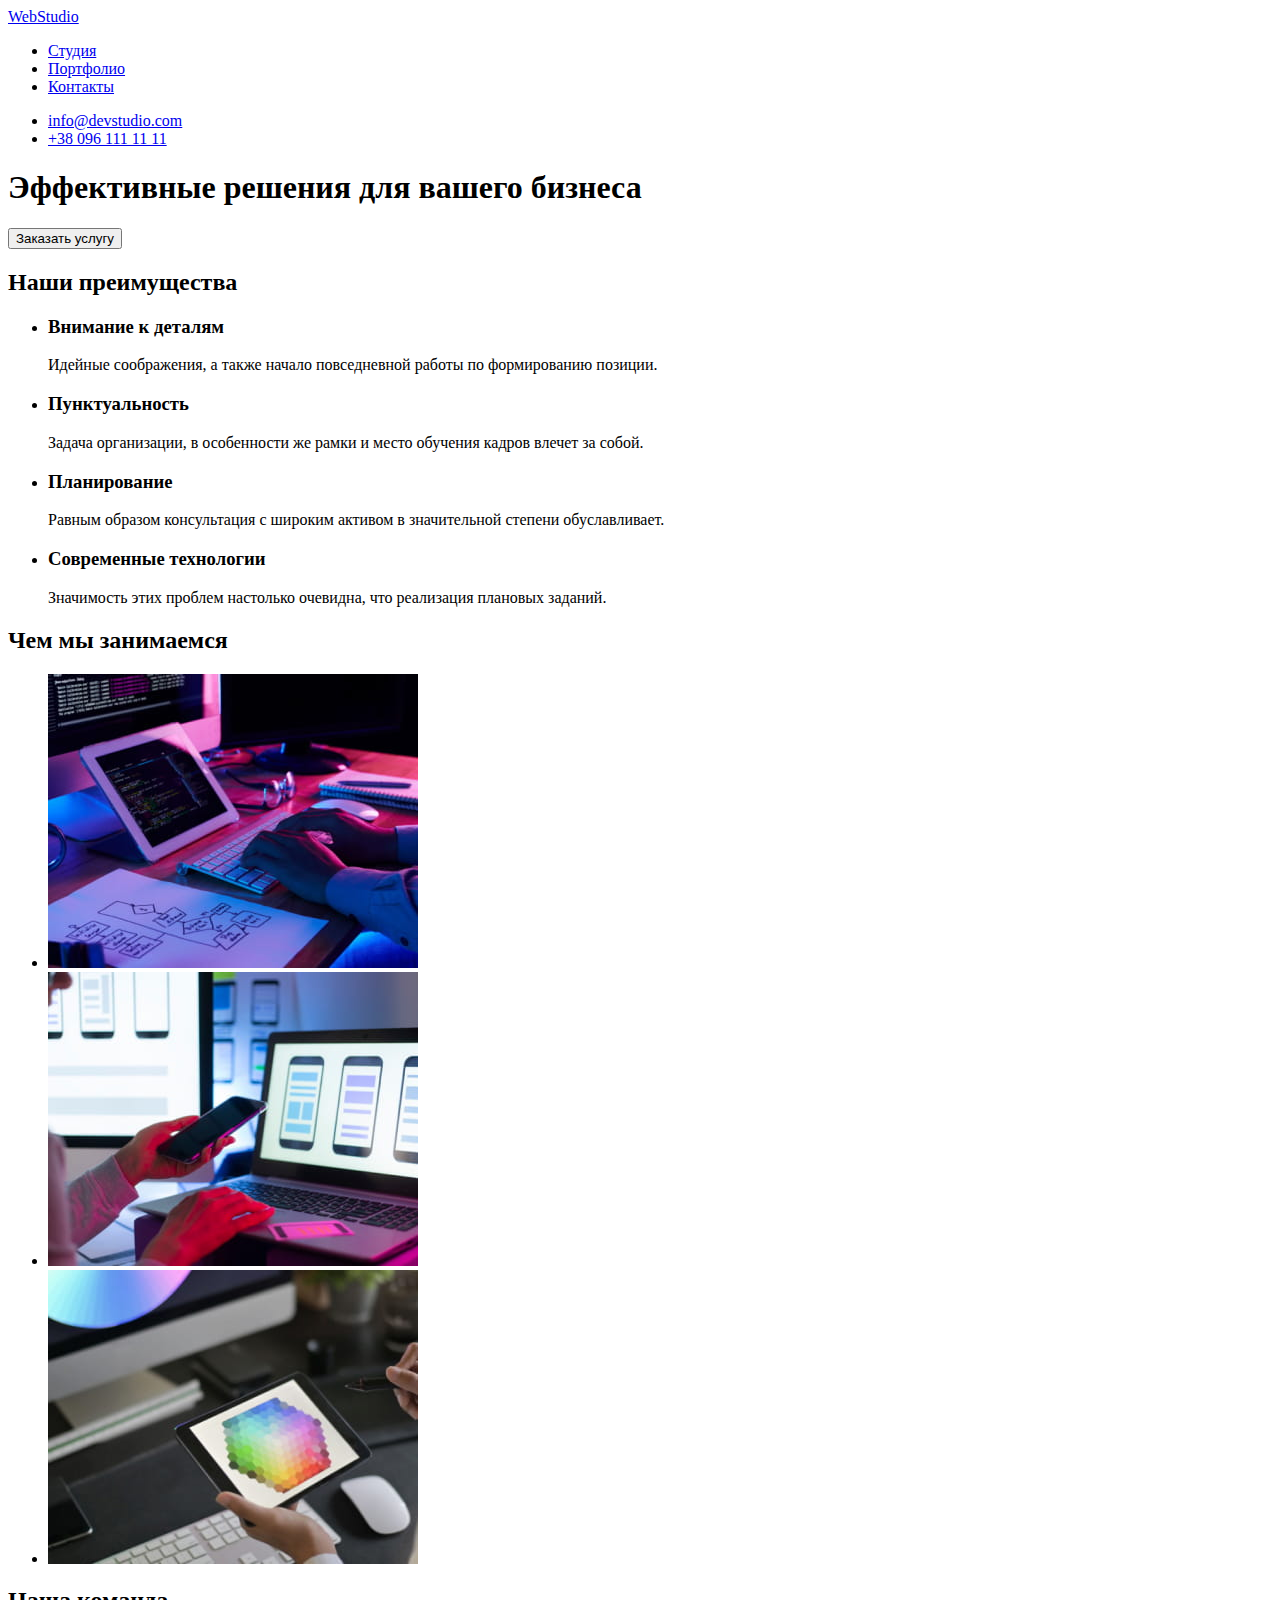
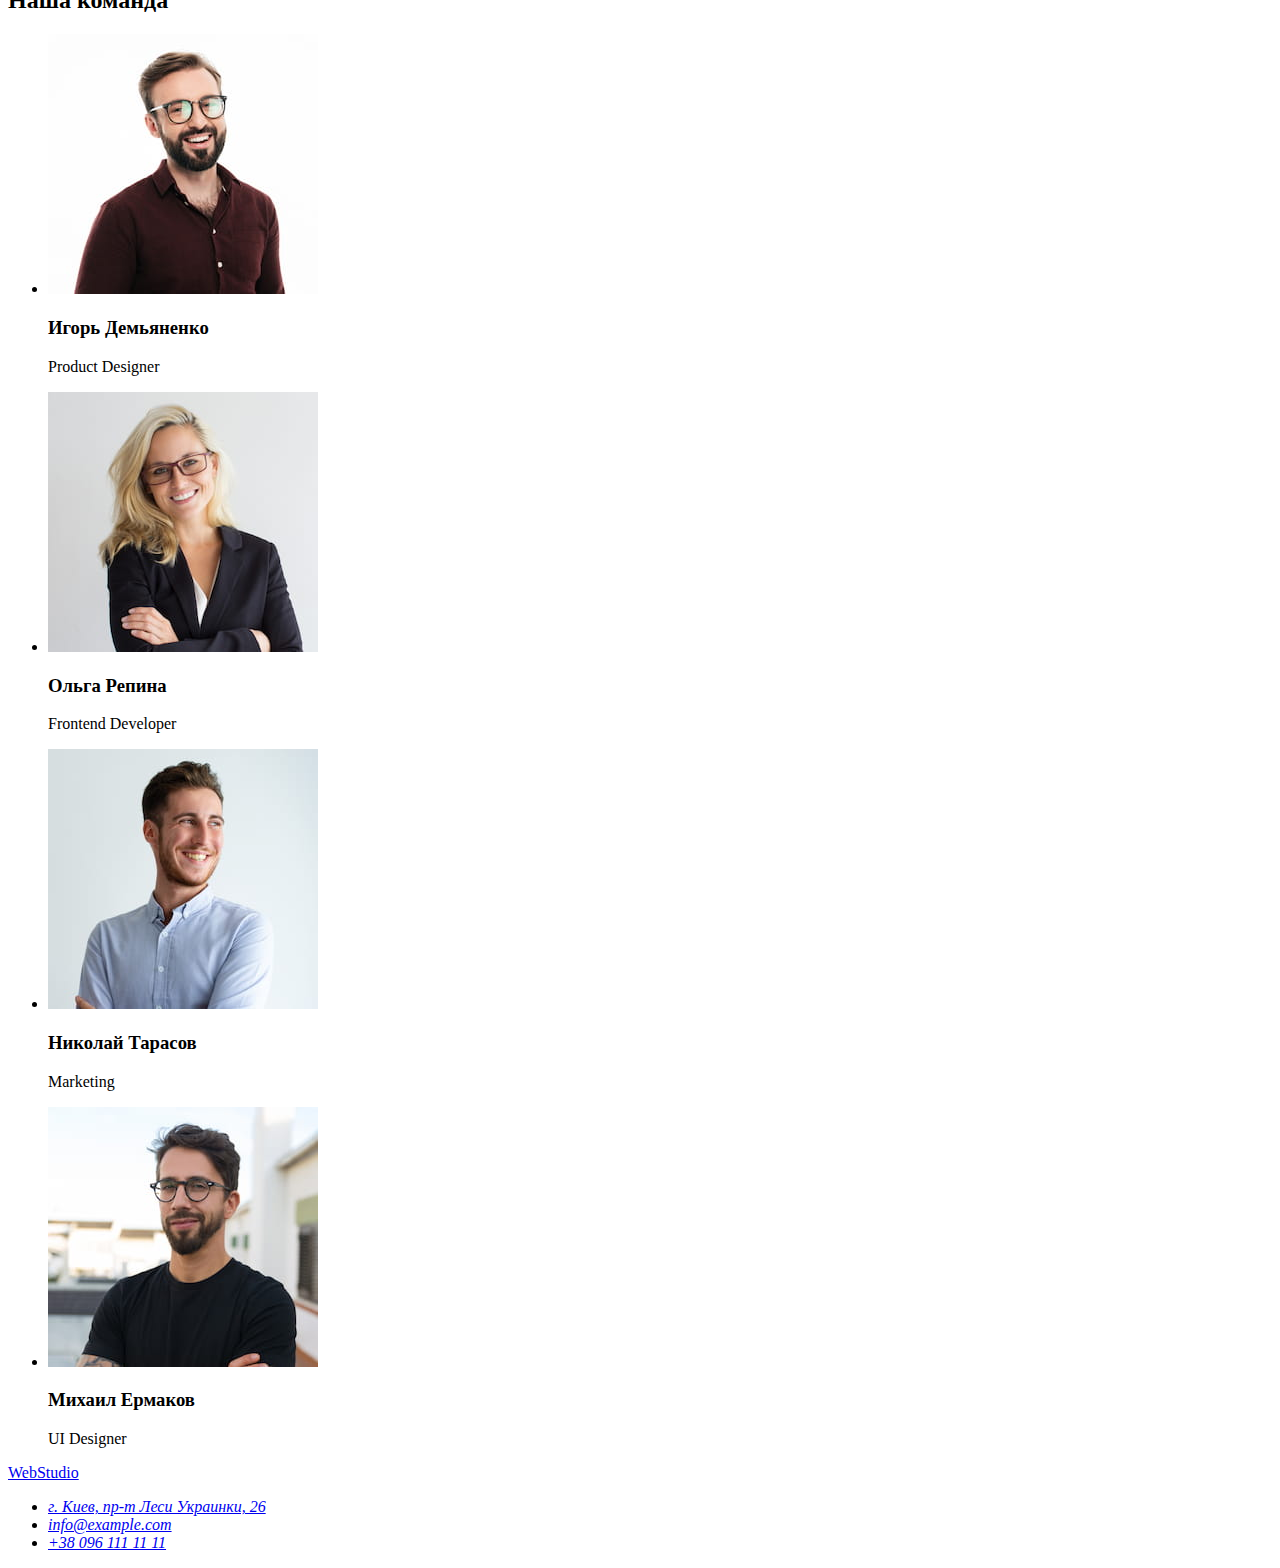
==== index.html @ 26a41ed2 "div" ====
<!DOCTYPE html>
<html lang="ru">
  <head>
    <!--beacause the utf-8 is the very popular-->
    <meta charset="utf-8" />
    <meta name="vievport" content="width=device-width  initial-scale=1.0" />
    <title>Студия</title>
  </head>
  <body>
    <header>
      <a href="./index.html">
        WebStudio
      </a>
      <nav>
        <ul>
          <li><a href="./index.html">Студия </a></li>
          <li><a href="&#9839">Портфолио</a></li>
          <li><a href="&#9839">Контакты</a></li>
        </ul>
      </nav>
      <ul>
        <li>
          <a href="mailto:info@devstudio.com">info@devstudio.com </a>
        </li>
        <li>
          <a href="tel:+380961111111"> +38 096 111 11 11</a>
        </li>
      </ul>
    </header>
    <main>
      <!--Шапка сайта-->
        <section>
          <h1>Эффективные решения для вашего бизнеса</h1>
          <button type="button">Заказать услугу</button>
        </section>
      <!--Преимущества-->
      <section>
        <h2>Наши преимущества</h2>
        <ul>
          <li>
            <h3>Внимание к деталям</h3>
            <p>
              Идейные соображения, а также начало повседневной работы по
              формированию позиции.
            </p>
          </li>
          <li>
            <h3>Пунктуальность</h3>
            <p>
              Задача организации, в особенности же рамки и место обучения кадров
              влечет за собой.
            </p>
          </li>
          <li>
            <h3>Планирование</h3>
            <p>
              Равным образом консультация с широким активом в значительной
              степени обуславливает.
            </p>
          </li>
          <li>
            <h3>Современные технологии</h3>
            <p>
              Значимость этих проблем настолько очевидна, что реализация
              плановых заданий.
            </p>
          </li>
        </ul>
      </section>
      <!--Примеры работ-->
      <section>
        <h2>Чем мы занимаемся</h2>
        <ul>
          <li>
            <img src="./images/layout.jpg" alt="Пример работы" width="370" />
          </li>
          <li>
            <img
              src="./images/mobileapp.jpg"
              alt=" пример работы"
              width="370"
            />
          </li>
          <li>
            <img src="./images/colorful.jpg" alt="Пример работы" width="370" />
          </li>
        </ul>
      </section>
      <!--Testimotional-->
      <section>
        <h2>Наша команда</h2>
        <ul>
          <li>
            <img
              src="./images/productdesigner.jpg"
              alt="работник1"
              width="270"
            />
            <h3>Игорь Демьяненко</h3>
            <p>Product Designer</p>
          </li>
          <li>
              <img
                src="./images/frontenddeveloper.jpg"
                alt="работник2"
                width="270"
              />
            <h3>Ольга Репина</h3>
            <p>Frontend Developer</p>
          </li>
          <li>
              <img src="./images/marketing.jpg" alt="работник3" width="270" />
            <h3>Николай Тарасов</h3>
            <p>Marketing</p>
          </li>
          <li>
              <img src="./images/uidesigner.jpg" alt="работник4" width="270" />
            <h3>Михаил Ермаков</h3>
            <p>UI Designer</p>
          </li>
        </ul>
      </section>
    </main>
    <!--Footer-->
    <footer>
      <a href="./index.html">
        WebStudio
      </a>
      <address>
        <ul>
          <li>
            <a
              href="https://bit.ly/3pXMvUd"
              target="_blank"
              rel="noopener noreferrer"
              >г. Киев, пр-т Леси Украинки, 26</a>
          </li>
          <li>
            <a class="link" href="mailto:info@devstudio.com"
              >info@example.com</a>
          </li>
          <li><a href="tel:+380961111111">+38 096 111 11 11</a></li>
        </ul>
      </address>
    </footer>
  </body>
</html>
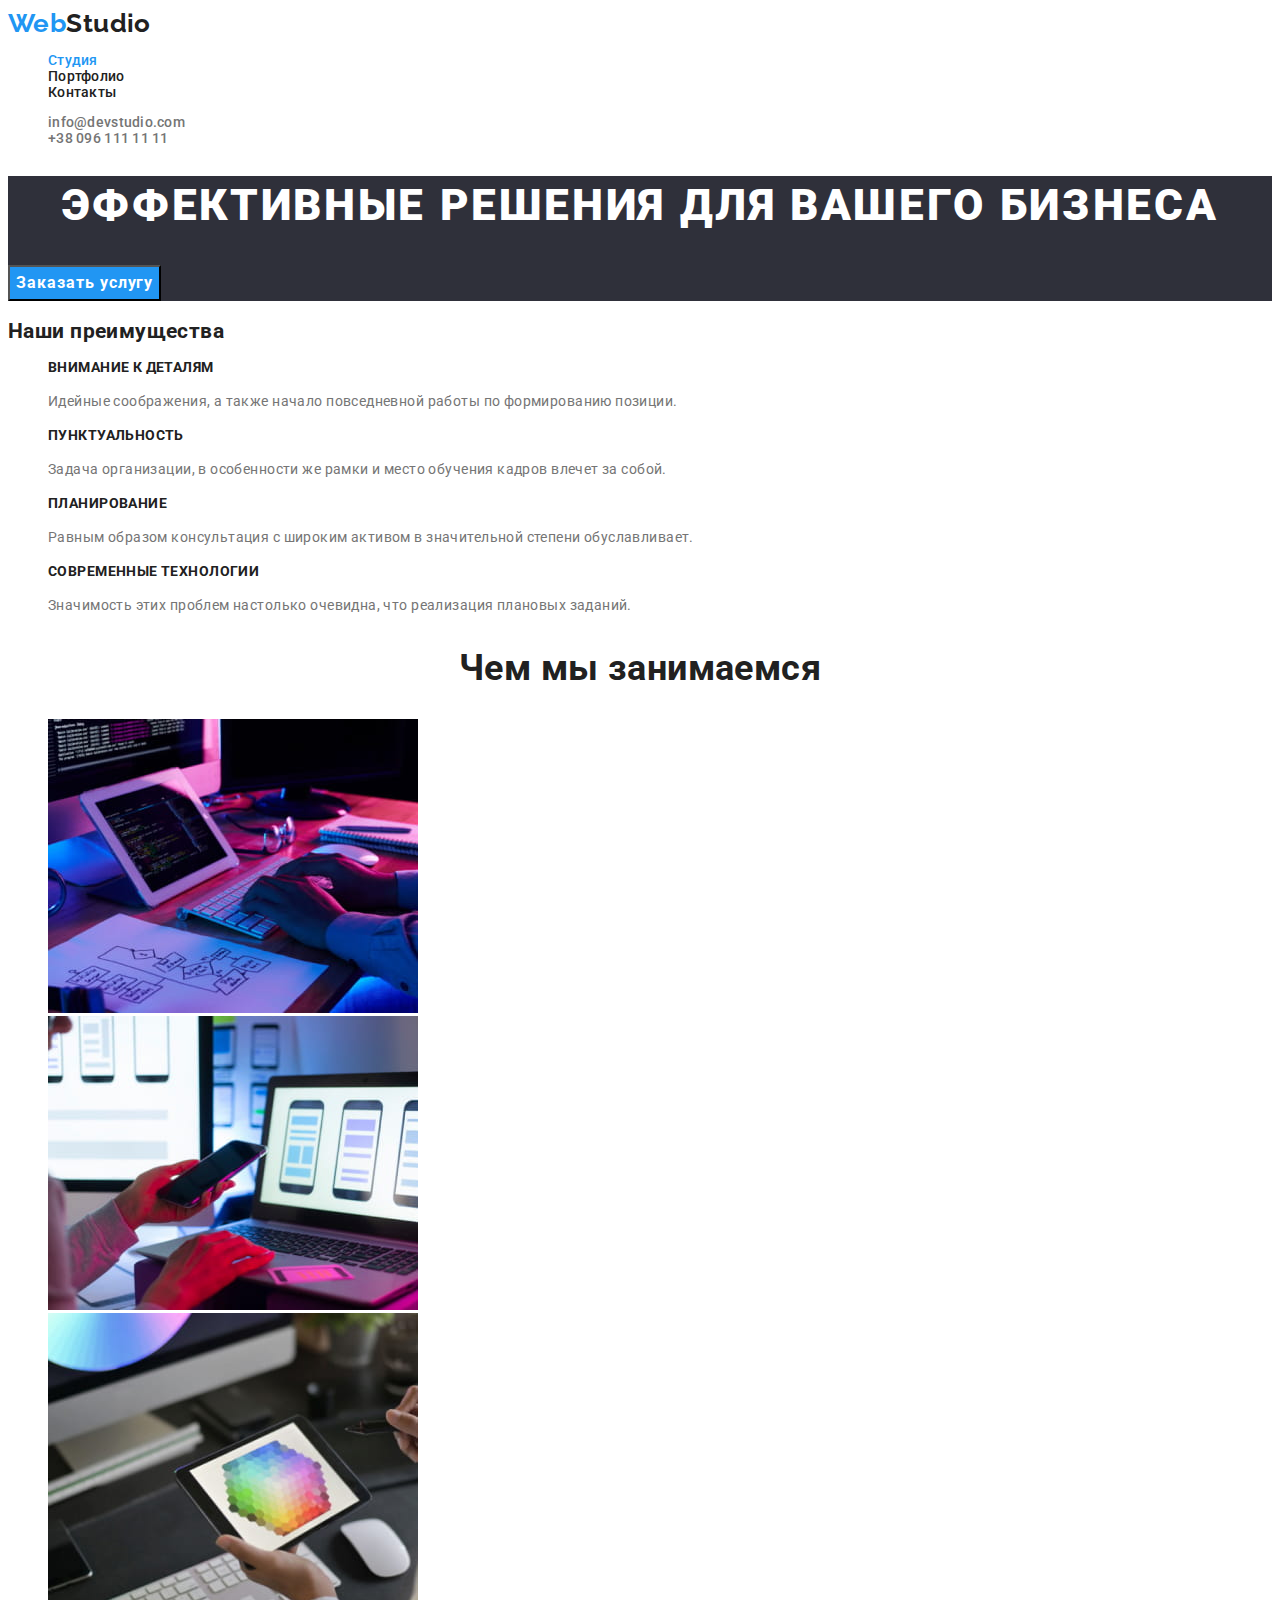
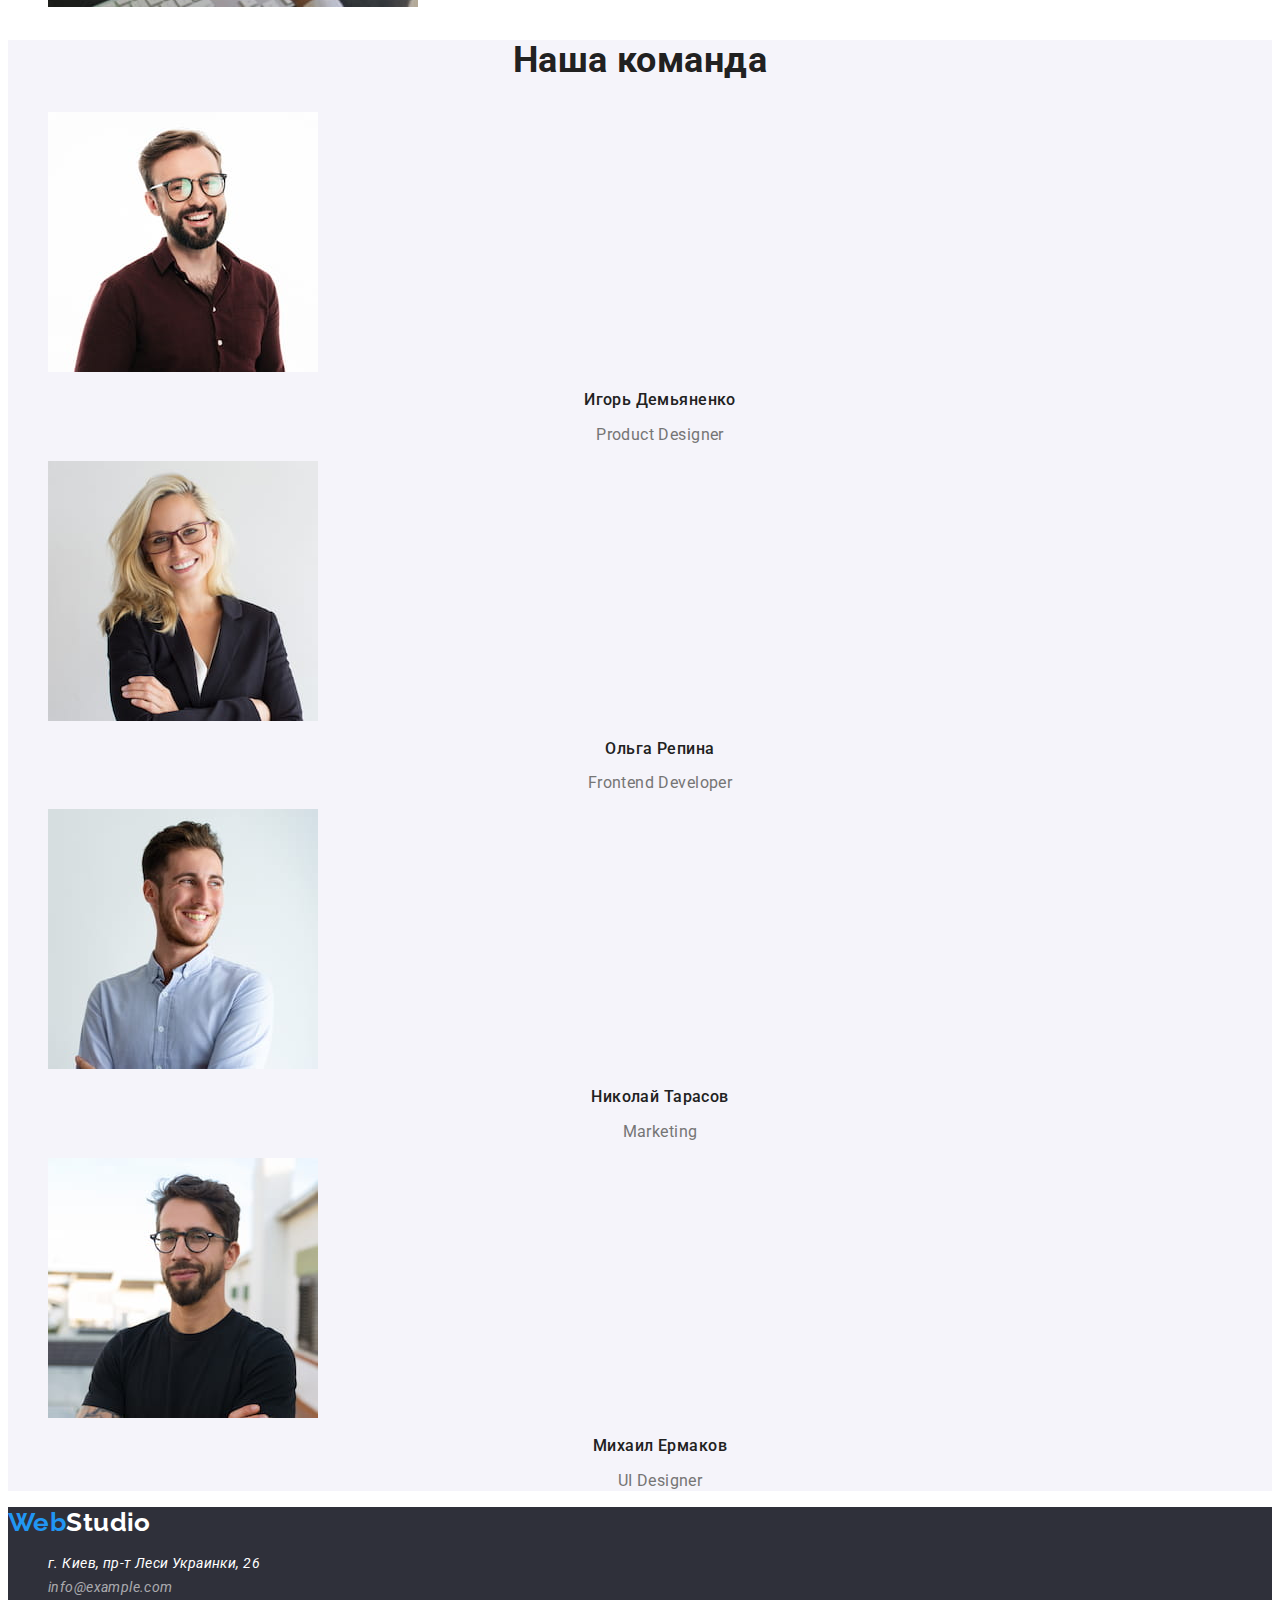
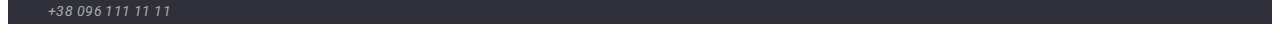
==== commit c9c2e7cb: "https://serhii0412.github.io/goit-markup-hw-02" ====
--- a/index.html
+++ b/index.html
@@ -5,62 +5,66 @@
     <meta charset="utf-8" />
     <meta name="vievport" content="width=device-width  initial-scale=1.0" />
     <title>Студия</title>
+    <link rel="preconnect" href="https://fonts.googleapis.com">
+    <link rel="preconnect" href="https://fonts.gstatic.com" crossorigin>
+    <link href="https://fonts.googleapis.com/css2?family=Raleway:wght@700&family=Roboto:wght@400;500;700;900&display=swap" rel="stylesheet">
+    <link rel="stylesheet" href="./css/styles.css">
   </head>
   <body>
     <header>
-      <a href="./index.html">
-        WebStudio
-      </a>
+        <a href="./index.html"  class="logo link">
+          <span class="logo-title">Web</span>Studio
+        </a>
       <nav>
-        <ul>
-          <li><a href="./index.html">Студия </a></li>
-          <li><a href="&#9839">Портфолио</a></li>
-          <li><a href="&#9839">Контакты</a></li>
+        <ul class="site-nav list">
+          <li><a href="./index.html" class="studio link current">Студия</a></li>
+          <li><a href="./portfolio.html" class="pun link"> Портфолио</a></li>
+          <li><a href="&#35;index.html" class="pun link">Контакты</a></li>
         </ul>
       </nav>
-      <ul>
+      <ul class="info-nav list">
         <li>
-          <a href="mailto:info@devstudio.com">info@devstudio.com </a>
+          <a href="mailto:info@devstudio.com" class="mail-link link">info@devstudio.com </a>
         </li>
         <li>
-          <a href="tel:+380961111111"> +38 096 111 11 11</a>
+          <a href="tel:+380961111111" class="contakt-link link"> +38 096 111 11 11</a>
         </li>
       </ul>
     </header>
     <main>
       <!--Шапка сайта-->
-        <section>
-          <h1>Эффективные решения для вашего бизнеса</h1>
-          <button type="button">Заказать услугу</button>
+        <section class="page-hero">
+          <h1 class="hero-title">Эффективные решения для вашего бизнеса</h1>
+          <button class="btn-primary" type="button">Заказать услугу</button>
         </section>
       <!--Преимущества-->
-      <section>
-        <h2>Наши преимущества</h2>
-        <ul>
+      <section class="section">
+        <h2 class="section-title">Наши преимущества</h2>
+        <ul class="advantages list">
           <li>
-            <h3>Внимание к деталям</h3>
-            <p>
+            <h3 class="section-subtitle">Внимание к деталям</h3>
+            <p class="title-advantages">
               Идейные соображения, а также начало повседневной работы по
               формированию позиции.
             </p>
           </li>
           <li>
-            <h3>Пунктуальность</h3>
-            <p>
+            <h3 class="section-subtitle">Пунктуальность</h3>
+            <p class="title-advantages">
               Задача организации, в особенности же рамки и место обучения кадров
               влечет за собой.
             </p>
           </li>
           <li>
-            <h3>Планирование</h3>
-            <p>
+            <h3 class="section-subtitle">Планирование</h3>
+            <p class="title-advantages"> 
               Равным образом консультация с широким активом в значительной
               степени обуславливает.
             </p>
           </li>
           <li>
-            <h3>Современные технологии</h3>
-            <p>
+            <h3 class="section-subtitle">Современные технологии</h3>
+            <p class="title-advantages">
               Значимость этих проблем настолько очевидна, что реализация
               плановых заданий.
             </p>
@@ -68,9 +72,9 @@
         </ul>
       </section>
       <!--Примеры работ-->
-      <section>
-        <h2>Чем мы занимаемся</h2>
-        <ul>
+      <section class="section">
+        <h2 class="section-examples">Чем мы занимаемся</h2>
+        <ul class="examples list">
           <li>
             <img src="./images/layout.jpg" alt="Пример работы" width="370" />
           </li>
@@ -87,17 +91,17 @@
         </ul>
       </section>
       <!--Testimotional-->
-      <section>
-        <h2>Наша команда</h2>
-        <ul>
+      <section class="section workers">
+        <h2 class="section-testimotional">Наша команда</h2>
+        <ul class="team-list list">
           <li>
             <img
               src="./images/productdesigner.jpg"
               alt="работник1"
               width="270"
             />
-            <h3>Игорь Демьяненко</h3>
-            <p>Product Designer</p>
+            <h3 class="section-team">Игорь Демьяненко</h3>
+            <p class="team">Product Designer</p>
           </li>
           <li>
               <img
@@ -105,41 +109,42 @@
                 alt="работник2"
                 width="270"
               />
-            <h3>Ольга Репина</h3>
-            <p>Frontend Developer</p>
+            <h3 class="section-team">Ольга Репина</h3>
+            <p class="team">Frontend Developer</p>
           </li>
           <li>
               <img src="./images/marketing.jpg" alt="работник3" width="270" />
-            <h3>Николай Тарасов</h3>
-            <p>Marketing</p>
+            <h3 class="section-team">Николай Тарасов</h3>
+            <p class="team">Marketing</p>
           </li>
           <li>
               <img src="./images/uidesigner.jpg" alt="работник4" width="270" />
-            <h3>Михаил Ермаков</h3>
-            <p>UI Designer</p>
+            <h3 class="section-team">Михаил Ермаков</h3>
+            <p class="team">UI Designer</p>
           </li>
         </ul>
       </section>
     </main>
     <!--Footer-->
-    <footer>
-      <a href="./index.html">
-        WebStudio
+    <footer class="footer">
+      <a href="./index.html" class="logo-footer link">
+        <span>Web</span>Studio
       </a>
       <address>
-        <ul>
+        <ul class="footer list">
           <li>
             <a
               href="https://bit.ly/3pXMvUd"
               target="_blank"
               rel="noopener noreferrer"
-              >г. Киев, пр-т Леси Украинки, 26</a>
+              class="footer-adress link">г. Киев, пр-т Леси Украинки, 26</a>
           </li>
           <li>
-            <a class="link" href="mailto:info@devstudio.com"
-              >info@example.com</a>
+            <a href="mailto:info@devstudio.com"
+              class="footer-mail link">info@example.com</a>
           </li>
-          <li><a href="tel:+380961111111">+38 096 111 11 11</a></li>
+          <li><a href="tel:+380961111111" class="footer-num link">+38 096 111 11 11</a>
+          </li>
         </ul>
       </address>
     </footer>
--- a/css/styles.css
+++ b/css/styles.css
@@ -0,0 +1,199 @@
+:root {
+  --primary-text-color: #757575;
+  --title-text-color:#212121 ;
+  --accent-color: #2196f3;
+  --white-color: #FFFFFF;
+  --background-color: #2F303A;
+  --button-hover-color: #188ce8;
+  --btn-portfolio: #F5F4FA;
+  --footer-link: rgba(255, 255, 255, 0.6);
+  --filter-background: #EEEEEE
+  
+}
+body {
+  color:var(--primary-text-color);
+  background-color: var(--white-color);
+  font-family: roboto, sans-serif;
+  font-size: 14px;
+  letter-spacing: 0.03em;
+}
+/*Exceptions*/
+.list{
+  text-decoration: none;
+}
+.link,
+.pun{
+  cursor: pointer;
+	text-decoration: none;
+}
+.list {
+  list-style: none;
+}
+.section-title,
+.section-subtitle,
+.section-examples,
+.section-testimotional,
+.section-team,
+.project-title{
+  color: var(--title-text-color);
+} 
+
+/*Logo*/
+.logo{
+  color: var(--title-text-color);
+  font-family: raleway, cursive;
+  font-weight: 700;
+  font-size: 26px;
+  line-height: 1.19;
+}
+.logo-footer{
+  color: var(--white-color);
+  font-family: raleway, cursive;
+  font-weight: 700;
+  font-size: 26px;
+  line-height: 1.19;
+  text-decoration: none;
+}
+.logo-title,
+.logo-footer>span{
+ color: var(--accent-color);
+}
+
+.pun{
+  color: var(--title-text-color);
+}
+/*site-info-nav*/
+.site-nav,
+.info-nav {
+  font-weight: 500;
+  font-size: 14px;
+  line-height: 1.14;
+  letter-spacing: 0.02em
+}
+.link:hover,
+.link:focus,
+.pun:hover,
+.pun:focus{
+  color: var(--accent-color)
+}
+.current{
+  color: var(--accent-color);
+}
+.mail-link,
+.contakt-link{
+  color: var(--primary-text-color);
+  text-decoration: none
+}
+/*Hero*/
+.page-hero{
+  color: var(--white-color);
+  background-color: var(--background-color);
+}
+.hero-title{
+  font-weight: 900;
+  font-size: 44px;
+  line-height: 1.36;
+  text-align: center;
+  letter-spacing: 0.06em;
+  text-transform: uppercase;
+}
+
+/*Btn*/
+.btn-primary{
+ font-family: roboto, sans-serif;
+ font-weight: 700;
+ font-size: 16px;
+ line-height: 1.87;
+ display: flex;
+ align-items: center;
+ text-align: center;
+ letter-spacing: 0.06em;
+ text-decoration: none
+}
+.btn-primary,
+.btn-primary-prtf{
+  color:var(--white-color);
+  background-color:var(--accent-color);
+  cursor: pointer;
+  text-decoration: none;
+}
+.btn-secondary{
+  color: var(--title-text-color);
+  background-color: var(--btn-portfolio);
+  cursor: pointer;
+  text-decoration: none;
+}
+.btn-primary:hover,
+.btn-primary:focus{
+  background-color: var(--button-hover-color);
+}
+.btn-secondary:hover,
+.btn-secondary:focus{
+  color: var(--white-color);
+  background-color: var(--accent-color)
+}
+/*Benefits*/
+.title-advantages{
+  line-height: 1.71; 
+}
+.section-subtitle{
+  font-weight: 700;
+  font-size: 14px;
+  line-height: 1.14;
+  text-transform: uppercase
+}
+
+.section-examples,
+.section-testimotional{
+  font-weight: 700;
+  font-size: 36px;
+  line-height: 1.16;
+  text-align: center;
+}
+/*Team*/
+.workers{
+  background-color: var(--btn-portfolio);
+}
+.section-team
+{
+  font-weight: 500;
+  font-size: 16px;
+  line-height: 1.18;
+  text-align: center;
+}
+.team{
+  font-size: 16px;
+  line-height: 1.18;
+  text-align: center;
+}
+.project-title{
+  font-weight: 700;
+  font-size: 18px;
+  line-height: 2;
+  letter-spacing: 0.06em
+}
+.project-description{
+  font-size: 16px;
+line-height: 1.87
+}
+/*Footer*/
+.footer{
+  color: var(--white-color);
+  background-color: var(--background-color);
+}
+.footer-adress{
+  color: var(--white-color);
+  font-size: 14px;
+  line-height: 1.71;
+}
+.footer-mail,
+.footer-num{
+  color: rgba(255, 255, 255, 0.6);
+  line-height: 1.71;
+}
+.footer-mail:hover,
+.footer-mail:focus,
+.footer-num:hover,
+.footer-num:focus{
+  color: var(--white-color);
+}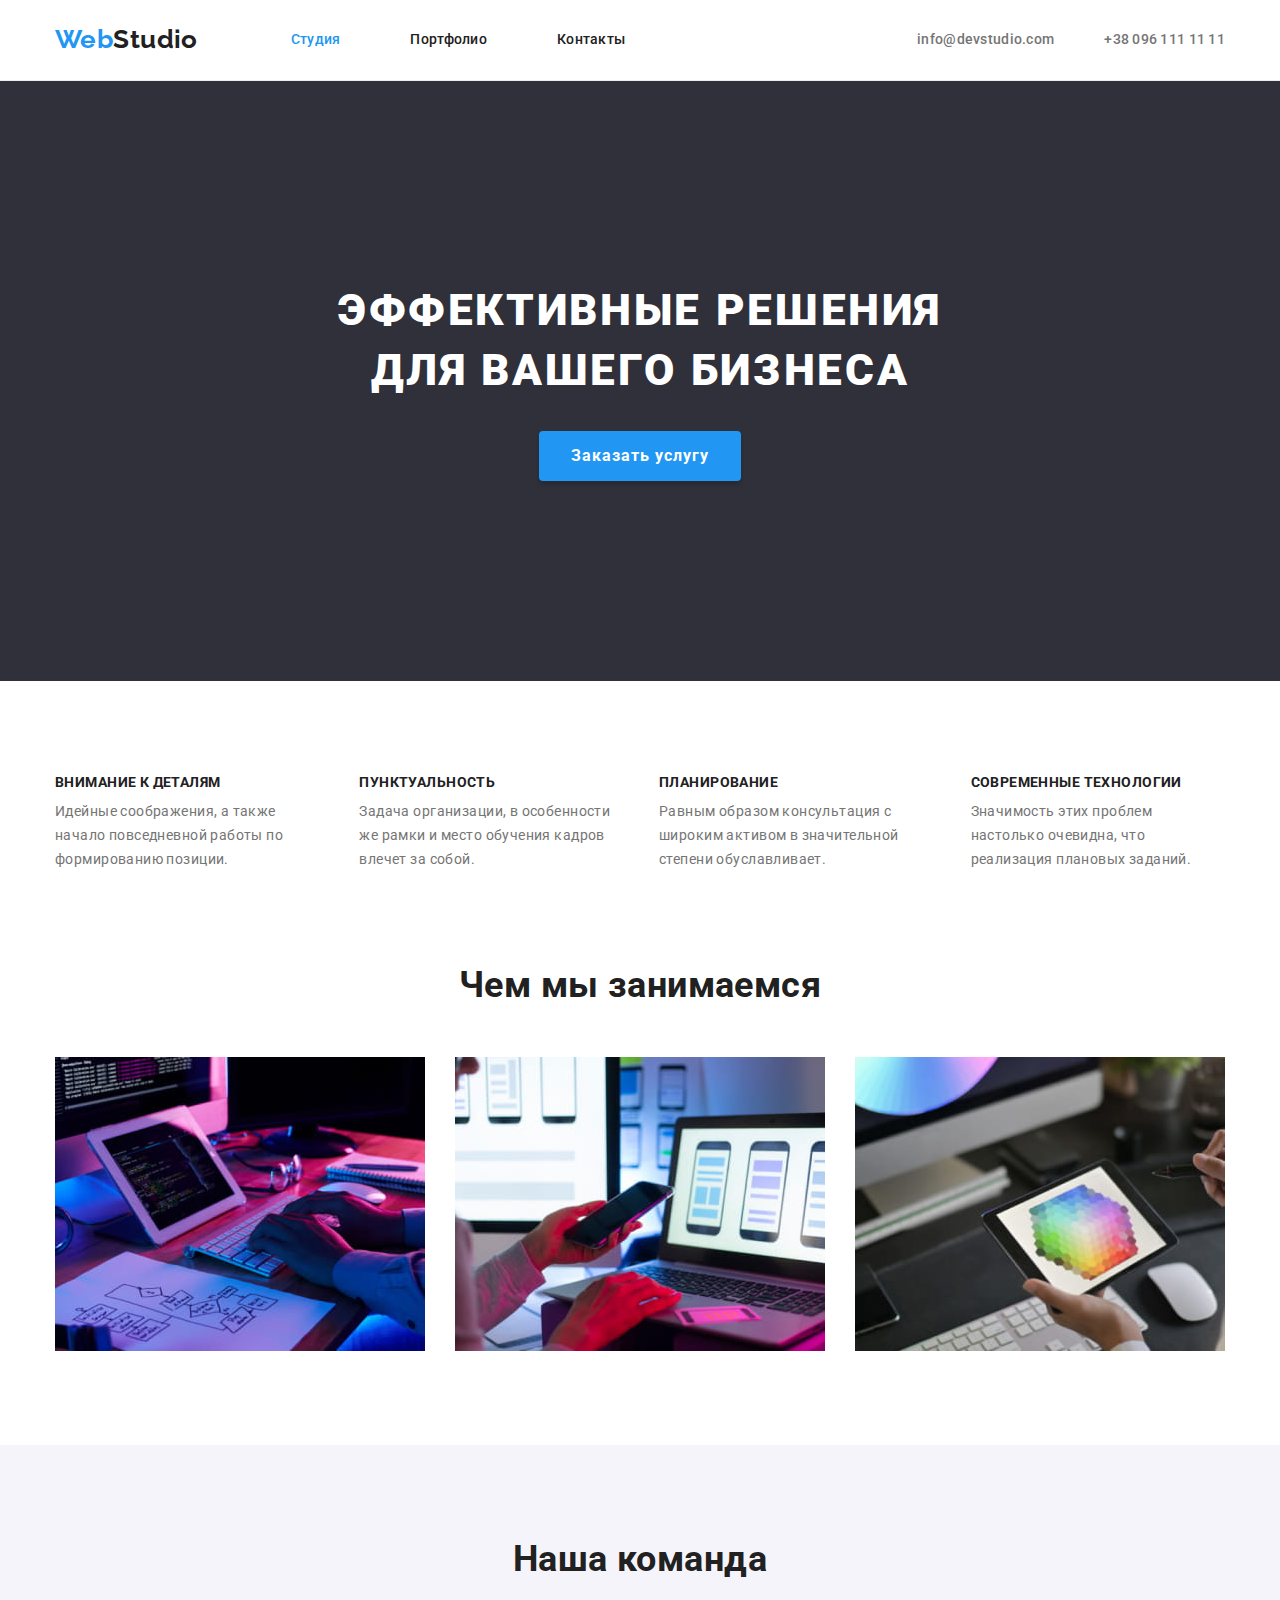
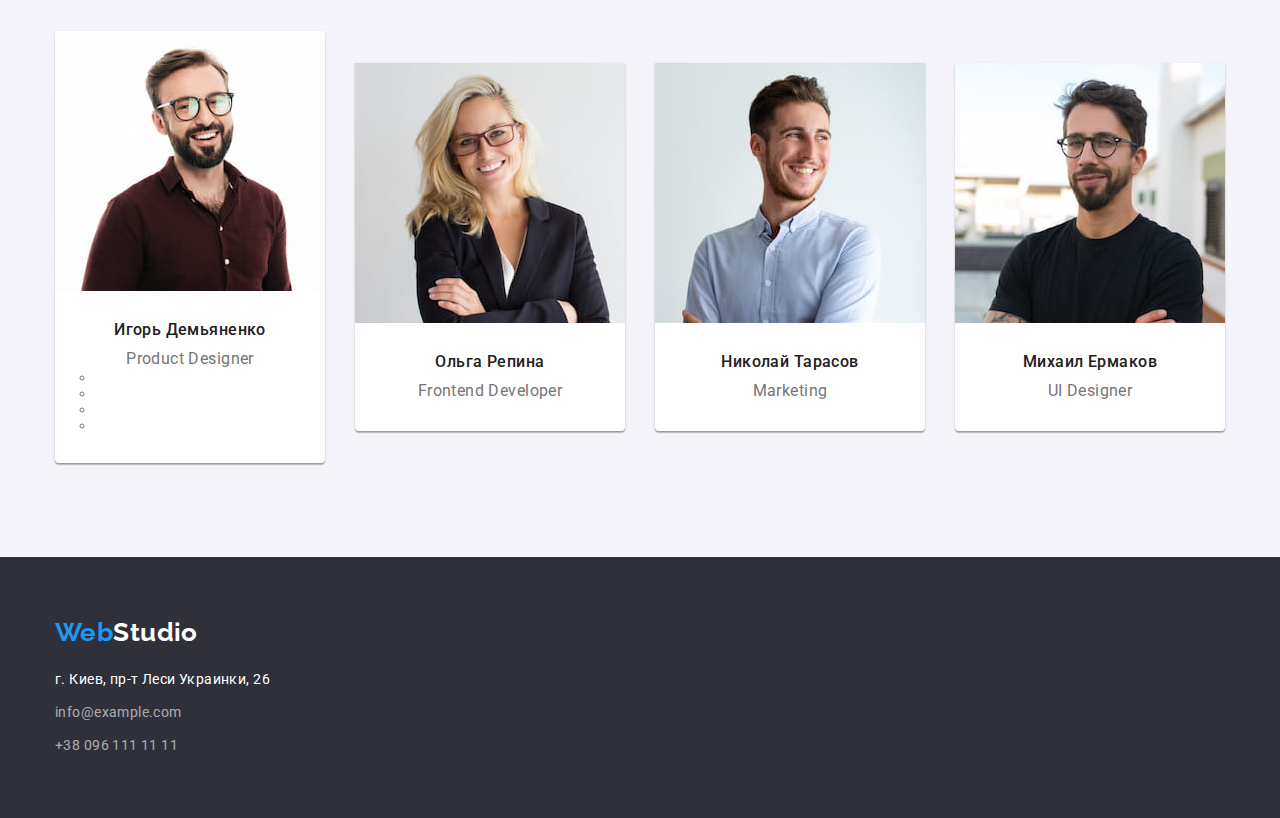
==== commit 5a51477f: "commit on "goit-markup-hw-03"" ====
--- a/index.html
+++ b/index.html
@@ -8,145 +8,198 @@
     <link rel="preconnect" href="https://fonts.googleapis.com">
     <link rel="preconnect" href="https://fonts.gstatic.com" crossorigin>
     <link href="https://fonts.googleapis.com/css2?family=Raleway:wght@700&family=Roboto:wght@400;500;700;900&display=swap" rel="stylesheet">
+    <link rel="stylesheet" href="https://cdnjs.cloudflare.com/ajax/libs/modern-normalize/1.1.0/modern-normalize.min.css">
     <link rel="stylesheet" href="./css/styles.css">
   </head>
   <body>
-    <header>
-        <a href="./index.html"  class="logo link">
-          <span class="logo-title">Web</span>Studio
-        </a>
-      <nav>
-        <ul class="site-nav list">
-          <li><a href="./index.html" class="studio link current">Студия</a></li>
-          <li><a href="./portfolio.html" class="pun link"> Портфолио</a></li>
-          <li><a href="&#35;index.html" class="pun link">Контакты</a></li>
-        </ul>
-      </nav>
-      <ul class="info-nav list">
-        <li>
-          <a href="mailto:info@devstudio.com" class="mail-link link">info@devstudio.com </a>
-        </li>
-        <li>
-          <a href="tel:+380961111111" class="contakt-link link"> +38 096 111 11 11</a>
-        </li>
-      </ul>
+      <header class="header">
+        <div class="container main-nav">
+          <a href="./index.html"  class="logo link">
+            <span class="logo-title">Web</span>Studio
+          </a>
+        <nav class="navigation">
+          <ul class="site-nav list">
+            <li class="site-item"><a href="./index.html" class="studio link current">Студия</a></li>
+            <li class="site-item"><a href="./portfolio.html" class="nav-link link"> Портфолио</a></li>
+            <li class="site-item"><a href="&#35;index.html" class="nav-link link">Контакты</a></li>
+          </ul>
+        </nav>
+        <ul class="info-nav list">
+          <li class="item">
+            <a href="mailto:info@devstudio.com" class="mail-link link">info@devstudio.com </a>
+          </li>
+          <li class="item">
+            <a href="tel:+380961111111" class="contakt-link link"> +38 096 111 11 11</a>
+          </li>
+        </ul>
+      </div>
     </header>
     <main>
       <!--Шапка сайта-->
         <section class="page-hero">
-          <h1 class="hero-title">Эффективные решения для вашего бизнеса</h1>
-          <button class="btn-primary" type="button">Заказать услугу</button>
+          <div class="container">
+            <h1 class="hero-title">Эффективные решения для вашего бизнеса</h1>
+              <button class="btn-primary" type="button">Заказать услугу</button>
+          </div>      
         </section>
       <!--Преимущества-->
-      <section class="section">
-        <h2 class="section-title">Наши преимущества</h2>
-        <ul class="advantages list">
-          <li>
-            <h3 class="section-subtitle">Внимание к деталям</h3>
-            <p class="title-advantages">
-              Идейные соображения, а также начало повседневной работы по
-              формированию позиции.
-            </p>
-          </li>
-          <li>
-            <h3 class="section-subtitle">Пунктуальность</h3>
-            <p class="title-advantages">
-              Задача организации, в особенности же рамки и место обучения кадров
-              влечет за собой.
-            </p>
-          </li>
-          <li>
-            <h3 class="section-subtitle">Планирование</h3>
-            <p class="title-advantages"> 
-              Равным образом консультация с широким активом в значительной
-              степени обуславливает.
-            </p>
-          </li>
-          <li>
-            <h3 class="section-subtitle">Современные технологии</h3>
-            <p class="title-advantages">
-              Значимость этих проблем настолько очевидна, что реализация
-              плановых заданий.
-            </p>
-          </li>
-        </ul>
+      <section class="section advantages-list">
+        <div class="container">
+          <h2 class="visually-hidden">Наши преимущества</h2>
+            <ul class="advantages list">
+              <li class="item">
+                <h3 class="section-subtitle">Внимание к деталям</h3>
+                <p class="title-advantages">
+                Идейные соображения, а также начало повседневной работы по
+                формированию позиции.
+                </p>
+              </li>
+              <li class="item">
+                <h3 class="section-subtitle">Пунктуальность</h3>
+                <p class="title-advantages">
+                Задача организации, в особенности же рамки и место обучения кадров
+                влечет за собой.
+                </p>
+              </li>
+              <li class="item">
+                <h3 class="section-subtitle">Планирование</h3>
+                <p class="title-advantages"> 
+                Равным образом консультация с широким активом в значительной
+                степени обуславливает.
+                </p>
+              </li>
+              <li class="item">
+                <h3 class="section-subtitle">Современные технологии</h3>
+                <p class="title-advantages">
+                Значимость этих проблем настолько очевидна, что реализация
+                плановых заданий.
+                </p>
+              </li>
+            </ul>
+        </div>
       </section>
       <!--Примеры работ-->
-      <section class="section">
+      <section class="section examples-images">
+       <div class="container">
         <h2 class="section-examples">Чем мы занимаемся</h2>
         <ul class="examples list">
-          <li>
+          <li class="examples-list">
             <img src="./images/layout.jpg" alt="Пример работы" width="370" />
           </li>
-          <li>
+          <li class="examples-list">
             <img
               src="./images/mobileapp.jpg"
               alt=" пример работы"
-              width="370"
-            />
-          </li>
-          <li>
+              width="370"/>
+          </li>
+          <li class="examples-list">
             <img src="./images/colorful.jpg" alt="Пример работы" width="370" />
           </li>
         </ul>
+       </div>
       </section>
       <!--Testimotional-->
       <section class="section workers">
+       <div class="container">
         <h2 class="section-testimotional">Наша команда</h2>
         <ul class="team-list list">
-          <li>
-            <img
-              src="./images/productdesigner.jpg"
-              alt="работник1"
-              width="270"
+          <li class="team-item">
+            <img class="employee"
+            src="./images/productdesigner.jpg"
+            alt="работник1"
+            width="270"
             />
-            <h3 class="section-team">Игорь Демьяненко</h3>
-            <p class="team">Product Designer</p>
-          </li>
-          <li>
-              <img
-                src="./images/frontenddeveloper.jpg"
-                alt="работник2"
-                width="270"
-              />
-            <h3 class="section-team">Ольга Репина</h3>
-            <p class="team">Frontend Developer</p>
-          </li>
-          <li>
-              <img src="./images/marketing.jpg" alt="работник3" width="270" />
-            <h3 class="section-team">Николай Тарасов</h3>
-            <p class="team">Marketing</p>
-          </li>
-          <li>
-              <img src="./images/uidesigner.jpg" alt="работник4" width="270" />
-            <h3 class="section-team">Михаил Ермаков</h3>
-            <p class="team">UI Designer</p>
-          </li>
-        </ul>
+            <div class="team-container">
+            <h3 class="team-name">Игорь Демьяненко</h3>
+            <p class="team-text">Product Designer</p>
+            <ul>
+              <li>
+                <a href="" 
+                class="link"
+                rel="noopener noreferrer"
+                aria-label="instagram icon">
+                </a>
+              </li>
+              <li>
+                <a href="" 
+                class="link"
+                rel="noopener noreferrer"
+                aria-label="twitter icon">
+                </a>
+              </li> <li>
+                <a href="" 
+                class="link"
+                rel="noopener noreferrer"
+                aria-label="facebook icon">
+                </a>
+              </li> <li>
+                <a href="" 
+                class="link"
+                rel="noopener noreferrer"
+                aria-label="linkedin icon">
+                </a>
+              </li>
+            </ul>
+          </div>
+          </li>
+          <li class="team-item">
+            <img class="employee"
+            src="./images/frontenddeveloper.jpg"
+            alt="работник2"
+            width="270"/>
+          <div class="team-container">
+              <h3 class="team-name">Ольга Репина</h3>
+              <p class="team-text">Frontend Developer</p>
+          </div>
+          </li>
+          <li class="team-item">
+            <img class="employee"  
+            src="./images/marketing.jpg" 
+            alt="работник3" 
+            width="270" />
+          <div class="team-container">
+            <h3 class="team-name">Николай Тарасов</h3>
+            <p class="team-text">Marketing</p>
+          </div>  
+          </li>
+          <li class="team-item">
+            <img class="employee"
+            src="./images/uidesigner.jpg" 
+            alt="работник4" 
+            width="270" />
+          <div class="team-container ui">
+            <h3 class="team-name">Михаил Ермаков</h3>
+            <p class="team-text">UI Designer</p>
+          </div>  
+          </li>
+        </ul>
+       </div>
       </section>
     </main>
     <!--Footer-->
     <footer class="footer">
+     <div class="container">
       <a href="./index.html" class="logo-footer link">
         <span>Web</span>Studio
       </a>
       <address>
-        <ul class="footer list">
-          <li>
+        <ul class="footer-list list">
+          <li class="footer-item">
             <a
               href="https://bit.ly/3pXMvUd"
               target="_blank"
               rel="noopener noreferrer"
               class="footer-adress link">г. Киев, пр-т Леси Украинки, 26</a>
           </li>
-          <li>
+          <li class="footer-item">
             <a href="mailto:info@devstudio.com"
               class="footer-mail link">info@example.com</a>
           </li>
-          <li><a href="tel:+380961111111" class="footer-num link">+38 096 111 11 11</a>
+          <li class="footer-item"><a href="tel:+380961111111" class="footer-num link">+38 096 111 11 11</a>
           </li>
         </ul>
       </address>
+     </div>
     </footer>
   </body>
 </html>
--- a/css/styles.css
+++ b/css/styles.css
@@ -7,9 +7,48 @@
   --button-hover-color: #188ce8;
   --btn-portfolio: #F5F4FA;
   --footer-link: rgba(255, 255, 255, 0.6);
-  --filter-background: #EEEEEE
-  
-}
+  --filter-background: #EEEEEE;
+  --border-line: solid #ECECEC ;
+}
+
+.html{
+  box-sizing: border-box
+}
+
+.container{
+width: 1200px;
+padding: 0 15px;
+margin: 0 auto;
+}
+
+h1,
+h2,
+h3,
+h4,
+h5,
+h6,
+p{
+  margin: 0px;
+}
+
+.section{
+  padding-top: 94px;
+  padding-bottom: 94px;
+}
+
+button{
+  display: block;
+  margin: 0 auto;
+  padding: 10px 32px;
+  cursor: pointer;
+  color: var(--white-color);
+  background-color: var(--accent-color);
+  font-family: roboto, sans-serif;
+  box-shadow: 0px 4px 4px rgba(0, 0, 0, 0.15);
+  border: none;
+  border-radius: 4px;
+}
+
 body {
   color:var(--primary-text-color);
   background-color: var(--white-color);
@@ -17,17 +56,18 @@
   font-size: 14px;
   letter-spacing: 0.03em;
 }
+address{
+  font-style: normal;
+}
 /*Exceptions*/
 .list{
-  text-decoration: none;
+  padding-left: 0;
+  margin: 0;
+  list-style: none;
 }
 .link,
-.pun{
-  cursor: pointer;
+.nav-link{
 	text-decoration: none;
-}
-.list {
-  list-style: none;
 }
 .section-title,
 .section-subtitle,
@@ -37,6 +77,23 @@
 .project-title{
   color: var(--title-text-color);
 } 
+.visually-hidden {
+  position: absolute;
+  width: 1px;
+  height: 1px;
+  margin: -1px;
+  border: 0;
+  padding: 0;
+  
+  white-space: nowrap;
+  clip-path: inset(100%);
+  clip: rect(0 0 0 0);
+  overflow: hidden;
+}
+/*Header*/
+.header{
+  border-bottom: 1px var(--border-line);
+}  
 
 /*Logo*/
 .logo{
@@ -45,83 +102,178 @@
   font-weight: 700;
   font-size: 26px;
   line-height: 1.19;
+
+  display: block;
+  padding-top: 24px;
+  padding-bottom: 25px;
 }
 .logo-footer{
+  display:block;
+  margin-bottom: 20px;
+
   color: var(--white-color);
   font-family: raleway, cursive;
   font-weight: 700;
   font-size: 26px;
   line-height: 1.19;
-  text-decoration: none;
 }
 .logo-title,
 .logo-footer>span{
  color: var(--accent-color);
 }
 
-.pun{
-  color: var(--title-text-color);
-}
+
 /*site-info-nav*/
+.main-nav,
+.main-portfolio{
+  display: flex;
+  align-items: center;
+}
+.navigation{
+  margin-left: 93px;
+}
+.site-item:not(:last-child){
+  margin-right: 70px;
+}
 .site-nav,
 .info-nav {
   font-weight: 500;
   font-size: 14px;
   line-height: 1.14;
-  letter-spacing: 0.02em
-}
-.link:hover,
-.link:focus,
-.pun:hover,
-.pun:focus{
+  letter-spacing: 0.02em;
+  display: flex;
+}
+.nav-link:hover,
+.nav-link:focus{
   color: var(--accent-color)
 }
+.nav-link{
+  text-align: center;
+  padding-top: 32px;
+  padding-bottom: 32px;
+
+  color: var(--title-text-color);
+  display: block; 
+}
 .current{
+  padding-top: 32px;
+  padding-bottom: 32px;
+
   color: var(--accent-color);
+  display: block;
+}
+.info-nav{
+  margin-left: auto;
+}
+.info-nav .item+.item{
+  margin-left: 50px;
 }
 .mail-link,
 .contakt-link{
   color: var(--primary-text-color);
-  text-decoration: none
-}
+  text-decoration: none;
+  display: block;
+  padding-top: 32px;
+  padding-bottom: 32px;
+}
+.mail-link:hover,
+.mail-link:focus,
+.contakt-link:hover,
+.contakt-link:focus{
+  color: var(--accent-color);
+}
+
+/*Portfolio site*/
+
+.filter{
+  display: flex;
+  justify-content: center;
+  margin-bottom: 50px;
+}
+.filter .btn-item+.btn-item{
+  margin-left: 8px;
+}
+.projects .portfolio-item+.portfolio-item{
+  margin-left: 30px;
+}
+.projects{
+  display: flex;
+  flex-wrap: wrap;
+}
+.wrapper{
+  padding: 20px 24px;
+  border: 1px solid #EEEEEE;
+  border-top: none;
+}
+.projects:nth-child(3n){
+  margin: right 30px; 
+  margin-bottom: 30px;
+}
+.portfolio-item{
+  width: 370px;
+  margin-bottom: 30px;  
+}
+.portfolio-item:nth-last-child(-n +3){
+  margin-bottom: 0px;
+}
+.projects .portfolio-item:nth-child(3n+1){
+  margin-left: 0px;
+}
+
 /*Hero*/
 .page-hero{
-  color: var(--white-color);
+  padding:200px 0;
+  text-align: center;
+  
   background-color: var(--background-color);
+
 }
 .hero-title{
+  margin-bottom: 30px;
+  width: 696px;
+  margin:0 auto;
+  margin-bottom: 30px;
+
+  color: var(--white-color);
   font-weight: 900;
   font-size: 44px;
   line-height: 1.36;
-  text-align: center;
+  
   letter-spacing: 0.06em;
   text-transform: uppercase;
+  
 }
 
 /*Btn*/
-.btn-primary{
- font-family: roboto, sans-serif;
+.btn-primary{ 
+ display: flex;
+ border: none;
+ margin-left: auto;
+ margin-right: auto;
+
  font-weight: 700;
  font-size: 16px;
- line-height: 1.87;
- display: flex;
+ line-height: 1.88;
  align-items: center;
  text-align: center;
  letter-spacing: 0.06em;
- text-decoration: none
+}
+.btn-secondary,
+.btn-primary-prtf{
+  padding: 6px 22px;
+
+  color: var(--title-text-color);
+  background-color: var(--btn-portfolio);
+  font-weight: 500;
+  font-size: 16px;
+  line-height: 1.62;
+  letter-spacing: 0.03em;
 }
 .btn-primary,
 .btn-primary-prtf{
   color:var(--white-color);
   background-color:var(--accent-color);
   cursor: pointer;
-  text-decoration: none;
-}
-.btn-secondary{
-  color: var(--title-text-color);
-  background-color: var(--btn-portfolio);
-  cursor: pointer;
-  text-decoration: none;
 }
 .btn-primary:hover,
 .btn-primary:focus{
@@ -133,53 +285,114 @@
   background-color: var(--accent-color)
 }
 /*Benefits*/
+.advantages-list{
+  padding-bottom: 94px;
+}
+.advantages-list .item+.item{
+  margin-left: 30px;
+}
+.advantages{
+display: flex;
+}
 .title-advantages{
+  margin:0;
+
   line-height: 1.71; 
 }
 .section-subtitle{
   font-weight: 700;
   font-size: 14px;
   line-height: 1.14;
-  text-transform: uppercase
-}
-
+  text-transform: uppercase;
+  margin-bottom: 9px;
+}
 .section-examples,
 .section-testimotional{
   font-weight: 700;
   font-size: 36px;
   line-height: 1.16;
   text-align: center;
+  margin-bottom: 50px;
+}
+.examples{
+  display: flex;
+  align-items: center;
+}
+.examples .examples-list:last-child{
+  margin-right: 0px;
+}
+.examples-list{
+  margin-right: 30px;
+}
+.examples-images{
+  padding-top: 0px;
 }
 /*Team*/
+img{
+  display:block
+}
 .workers{
   background-color: var(--btn-portfolio);
 }
-.section-team
-{
+.team-name{
+  text-align: center;
+  margin-bottom: 10px;
+
+  color: var(--title-text-color);
   font-weight: 500;
   font-size: 16px;
   line-height: 1.18;
-  text-align: center;
-}
-.team{
+}
+.team-item:not(:last-child){
+  margin-right: 30px;
+}
+.team-item{
+  background: #FFFFFF;
+/* material shadow v1 */
+
+box-shadow: 0px 1px 3px rgba(0, 0, 0, 0.12), 0px 1px 1px rgba(0, 0, 0, 0.14), 0px 2px 1px rgba(0, 0, 0, 0.2);
+border-radius: 0px 0px 4px 4px;
+}
+.team-text{
   font-size: 16px;
   line-height: 1.18;
   text-align: center;
 }
+.team-list{
+  display: flex;
+  align-items: center;
+}
 .project-title{
+
   font-weight: 700;
   font-size: 18px;
   line-height: 2;
   letter-spacing: 0.06em
 }
 .project-description{
+  margin-top: 4px;
+  
+  color: var(--primary-text-color);
   font-size: 16px;
-line-height: 1.87
+  line-height: 1.87
+}
+.team-container{
+  width: 270px;
+  padding-top: 30px;
+  padding-bottom: 30px;
+}
+.ui{
+  padding-right: 0px;
 }
 /*Footer*/
 .footer{
+  padding:60px 0;
+
   color: var(--white-color);
   background-color: var(--background-color);
+}
+.footer-item:not(:last-child){
+  margin-bottom: 9px;
 }
 .footer-adress{
   color: var(--white-color);
@@ -194,6 +407,8 @@
 .footer-mail:hover,
 .footer-mail:focus,
 .footer-num:hover,
-.footer-num:focus{
-  color: var(--white-color);
+.footer-num:focus,
+.footer-adress:hover,
+.footer-adress:focus{
+  color: var(--accent-color);
 }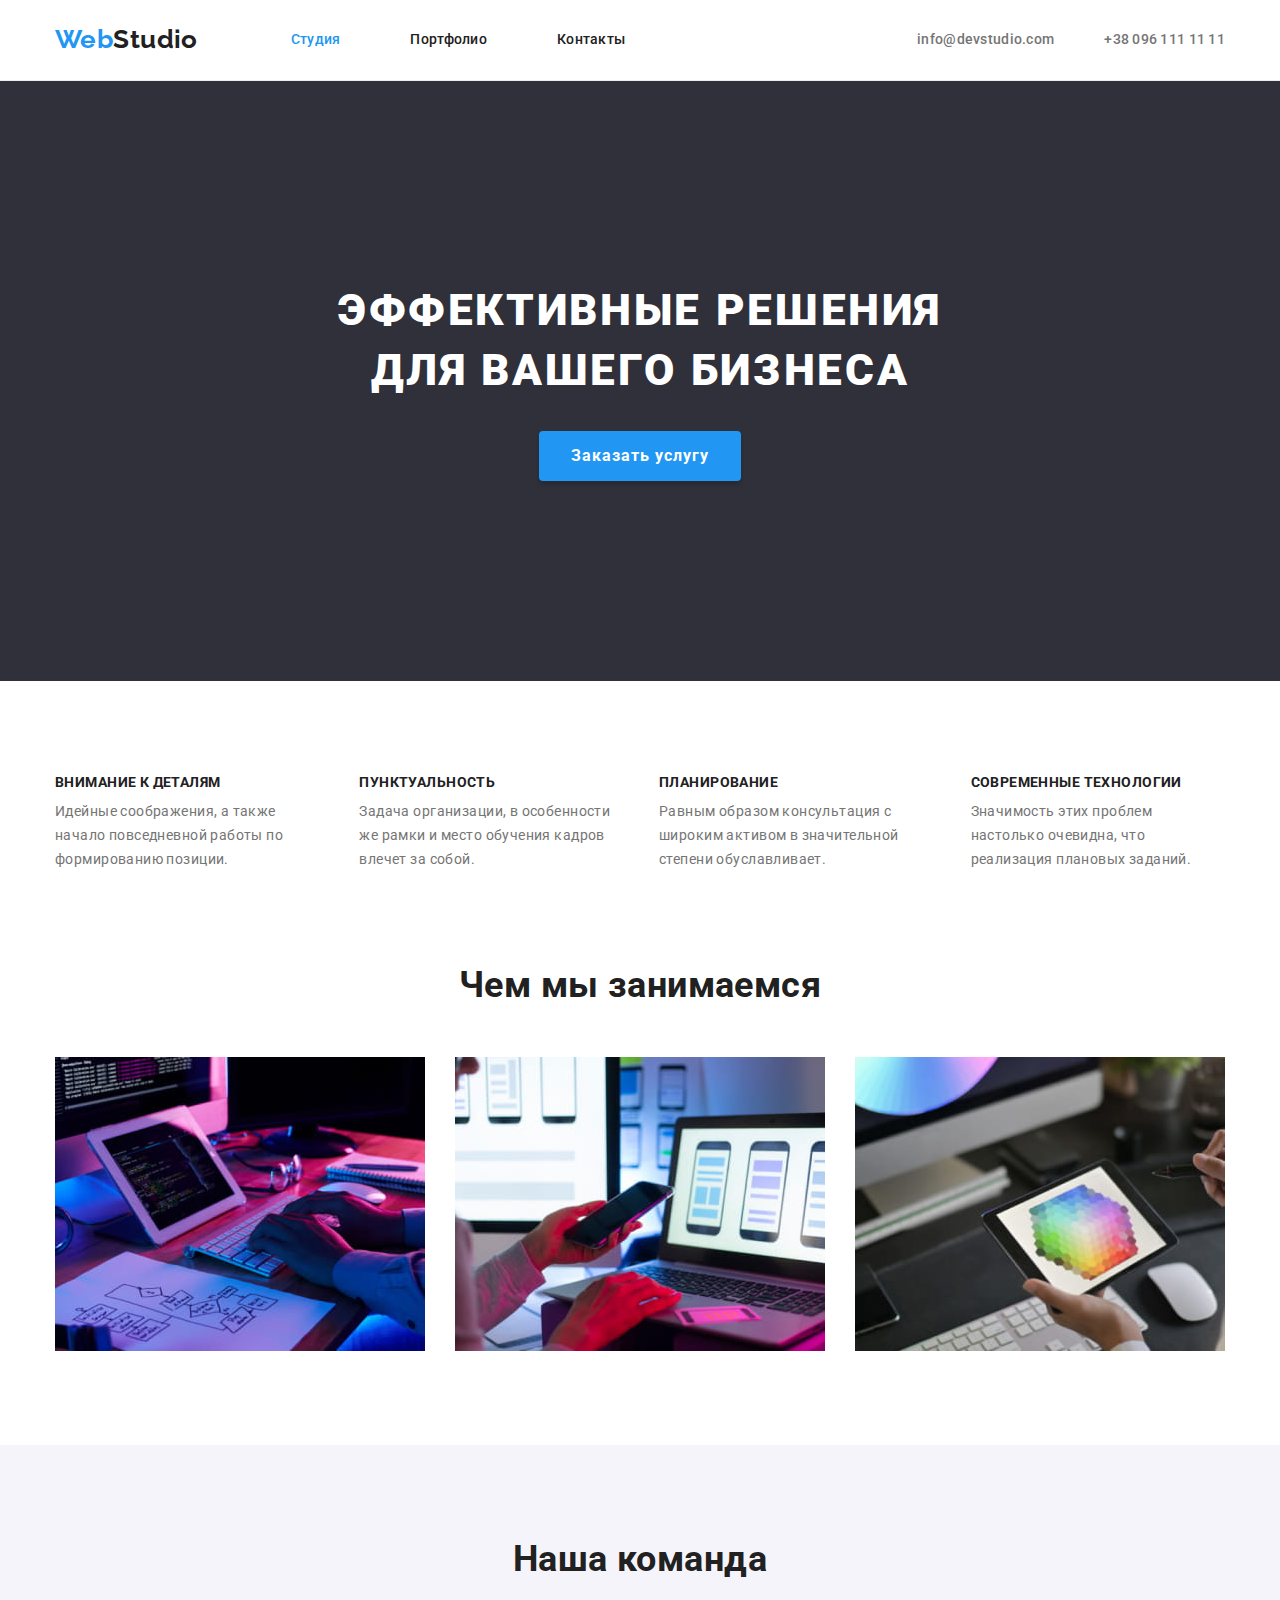
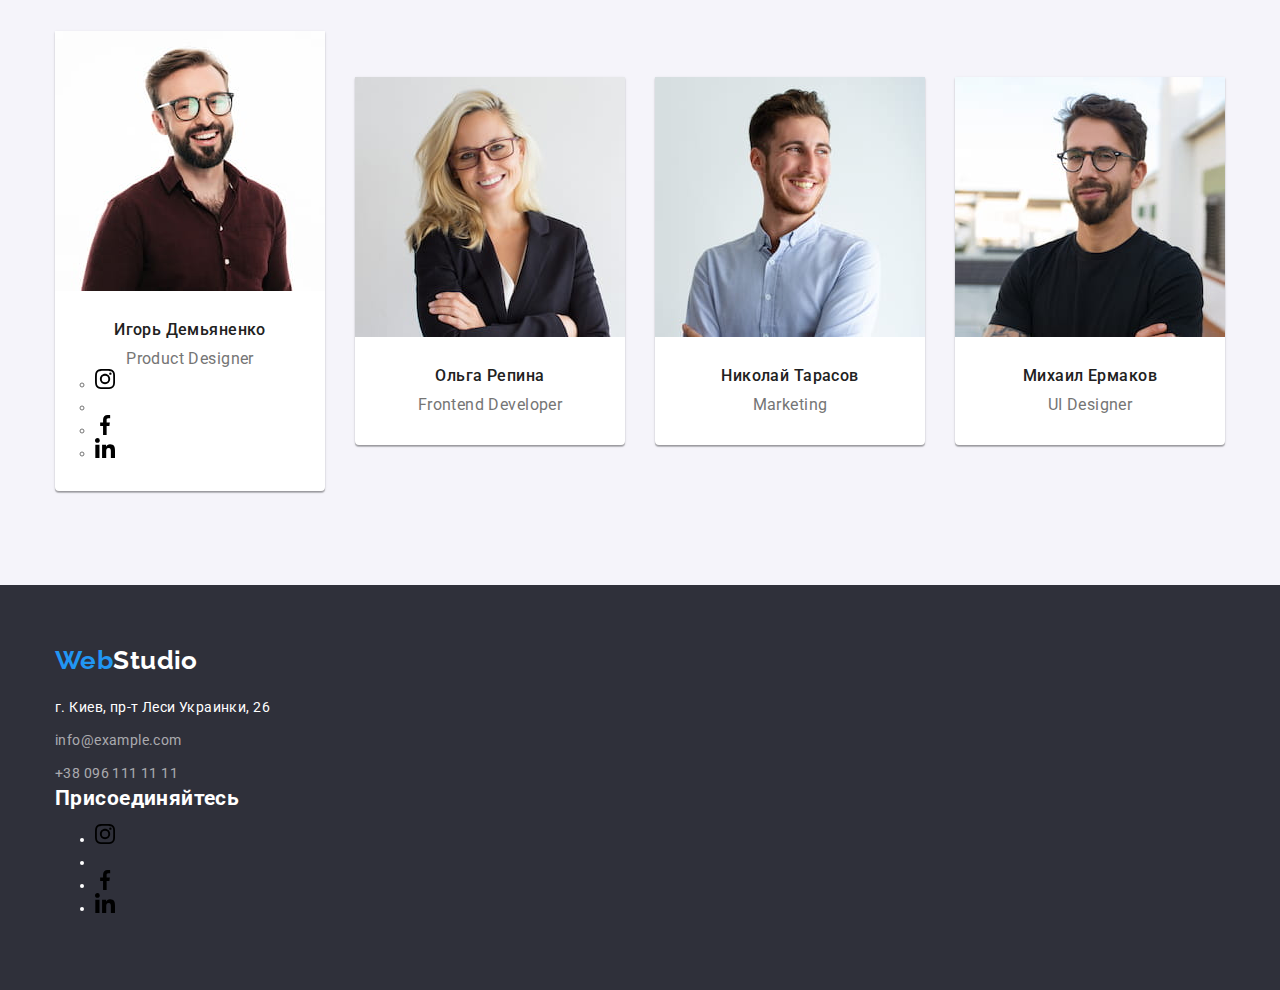
==== commit abc63269: "new commit" ====
--- a/index.html
+++ b/index.html
@@ -116,27 +116,45 @@
               <li>
                 <a href="" 
                 class="link"
+                target="_blank"
                 rel="noopener noreferrer"
                 aria-label="instagram icon">
-                </a>
-              </li>
-              <li>
-                <a href="" 
-                class="link"
+              <svg width="20" height="20">
+                <use href="./images/icons.svg#instagram"></use>
+              </svg>  
+                </a>
+              </li>
+              <li>
+                <a href="" 
+                class="link"
+                target="_blank"
                 rel="noopener noreferrer"
                 aria-label="twitter icon">
-                </a>
-              </li> <li>
-                <a href="" 
-                class="link"
+                <svg width="20" height="20">
+                  <use href="./images/icons.svg#twitter"></use>
+                </svg>
+                </a>
+              </li> 
+              <li>
+                <a href="" 
+                class="link"
+                target="_blank"
                 rel="noopener noreferrer"
                 aria-label="facebook icon">
-                </a>
-              </li> <li>
-                <a href="" 
-                class="link"
+                <svg width="20" height="20">
+                  <use href="./images/icons.svg#facebook"></use>
+                </svg>
+                </a>
+              </li> 
+              <li>
+                <a href="" 
+                class="link"
+                target="_blank"
                 rel="noopener noreferrer"
                 aria-label="linkedin icon">
+                <svg width="20" height="20">
+                  <use href="./images/icons.svg#linkedin"></use>
+                </svg>
                 </a>
               </li>
             </ul>
@@ -198,6 +216,53 @@
           <li class="footer-item"><a href="tel:+380961111111" class="footer-num link">+38 096 111 11 11</a>
           </li>
         </ul>
+        <h2>Присоединяйтесь</h2>
+        <ul>
+          <li>
+            <a href="" 
+            class="link"
+            target="_blank"
+            rel="noopener noreferrer"
+            aria-label="twitter icon">
+            <svg width="20" height="20">
+              <use href="./images/icons.svg#instagram"></use>
+            </svg>
+            </a>
+          </li>
+          <li>
+            <a href="" 
+            class="link"
+            target="_blank"
+            rel="noopener noreferrer"
+            aria-label="twitter icon">
+            <svg width="20" height="20">
+              <use href="./images/icons.svg#twitter"></use>
+            </svg>
+            </a>
+          </li>
+          <li>
+            <a href="" 
+            class="link"
+            target="_blank"
+            rel="noopener noreferrer"
+            aria-label="twitter icon">
+            <svg width="20" height="20">
+              <use href="./images/icons.svg#facebook"></use>
+            </svg>
+            </a>
+          </li>
+          <li>
+            <a href="" 
+            class="link"
+            target="_blank"
+            rel="noopener noreferrer"
+            aria-label="twitter icon">
+            <svg width="20" height="20">
+              <use href="./images/icons.svg#linkedin"></use>
+            </svg>
+            </a>
+          </li>
+        </ul>
       </address>
      </div>
     </footer>
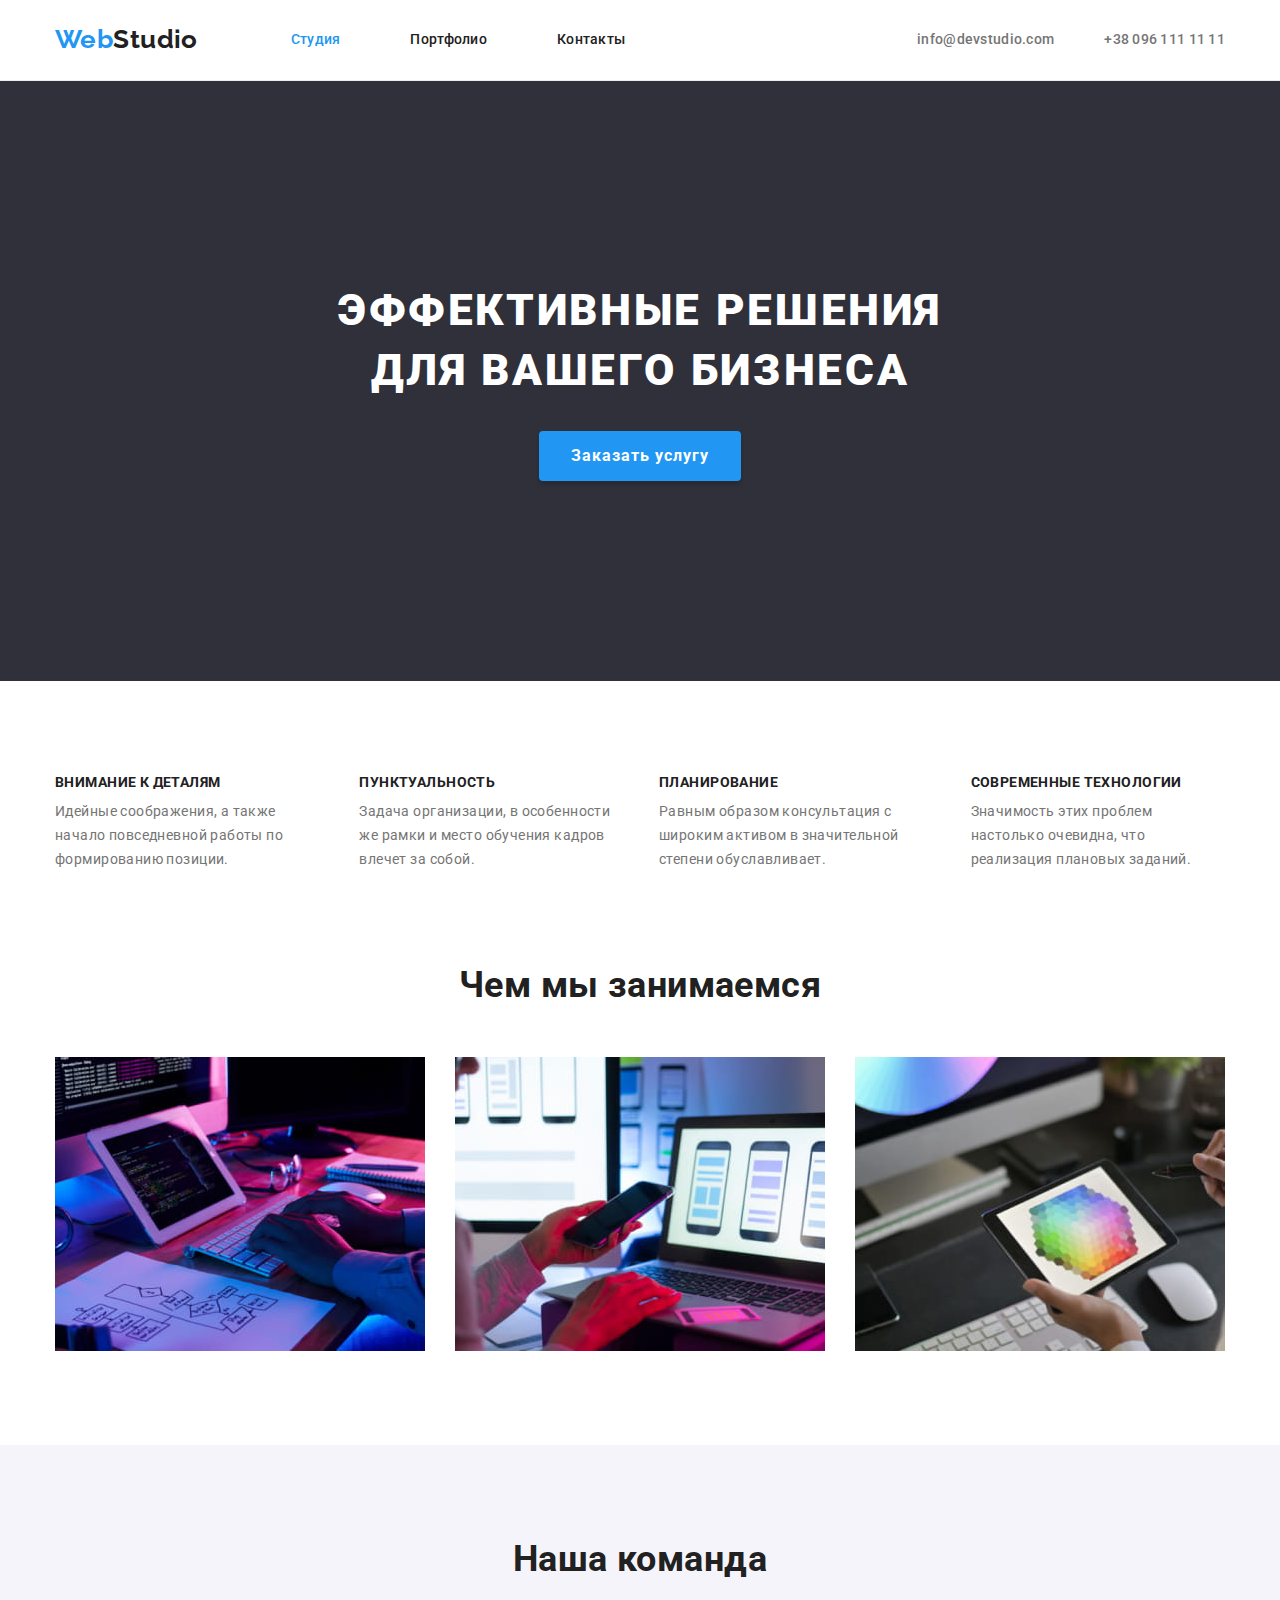
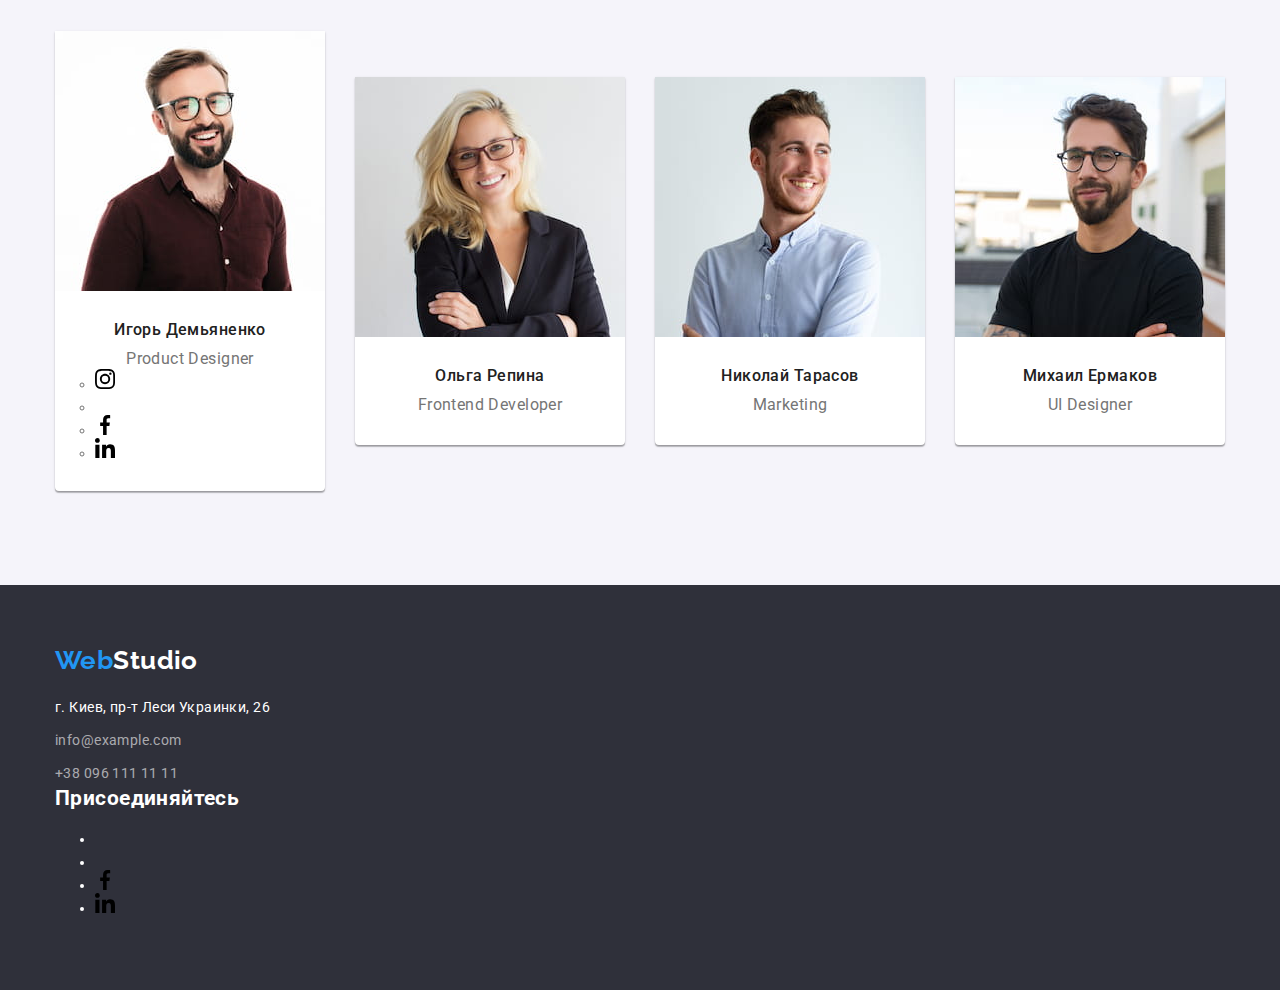
==== commit 5f194a05: "good commit 08-30" ====
--- a/index.html
+++ b/index.html
@@ -225,7 +225,7 @@
             rel="noopener noreferrer"
             aria-label="twitter icon">
             <svg width="20" height="20">
-              <use href="./images/icons.svg#instagram"></use>
+              <use href="./images/icons.svg"></use>
             </svg>
             </a>
           </li>
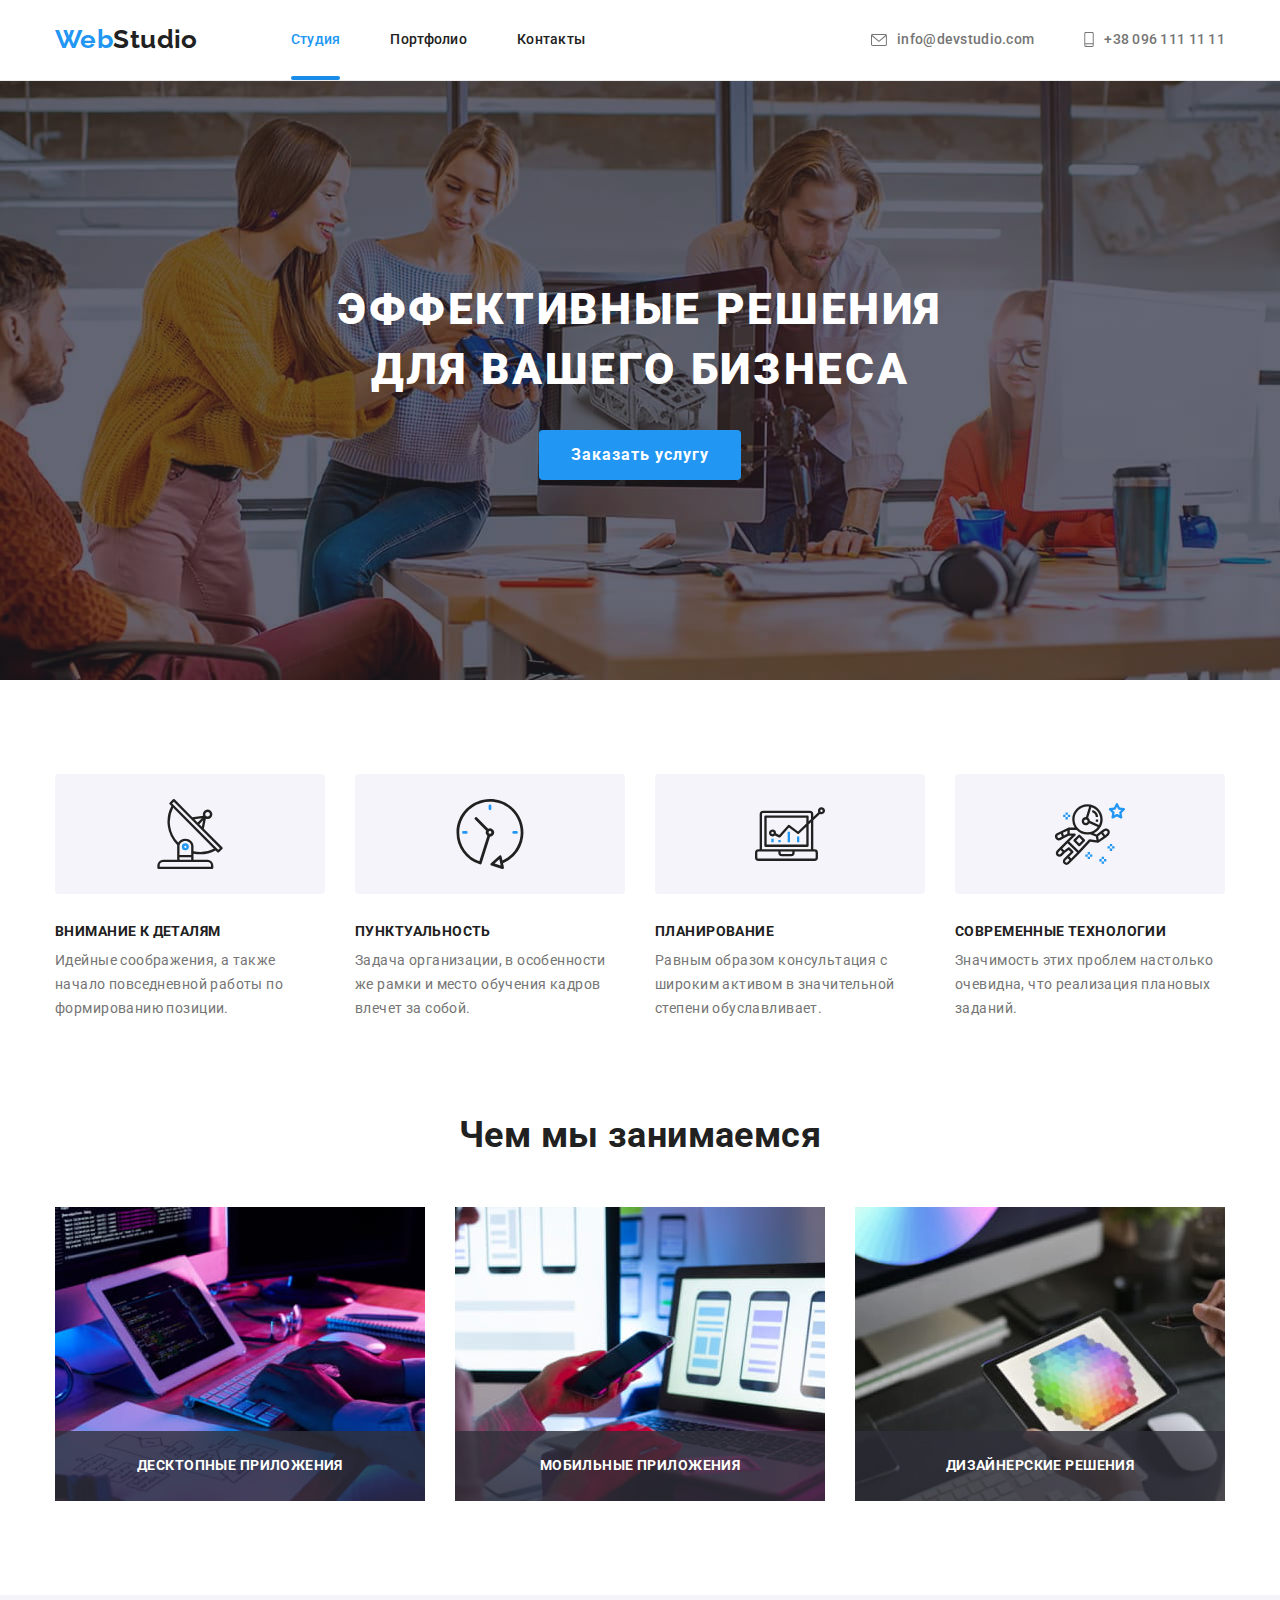
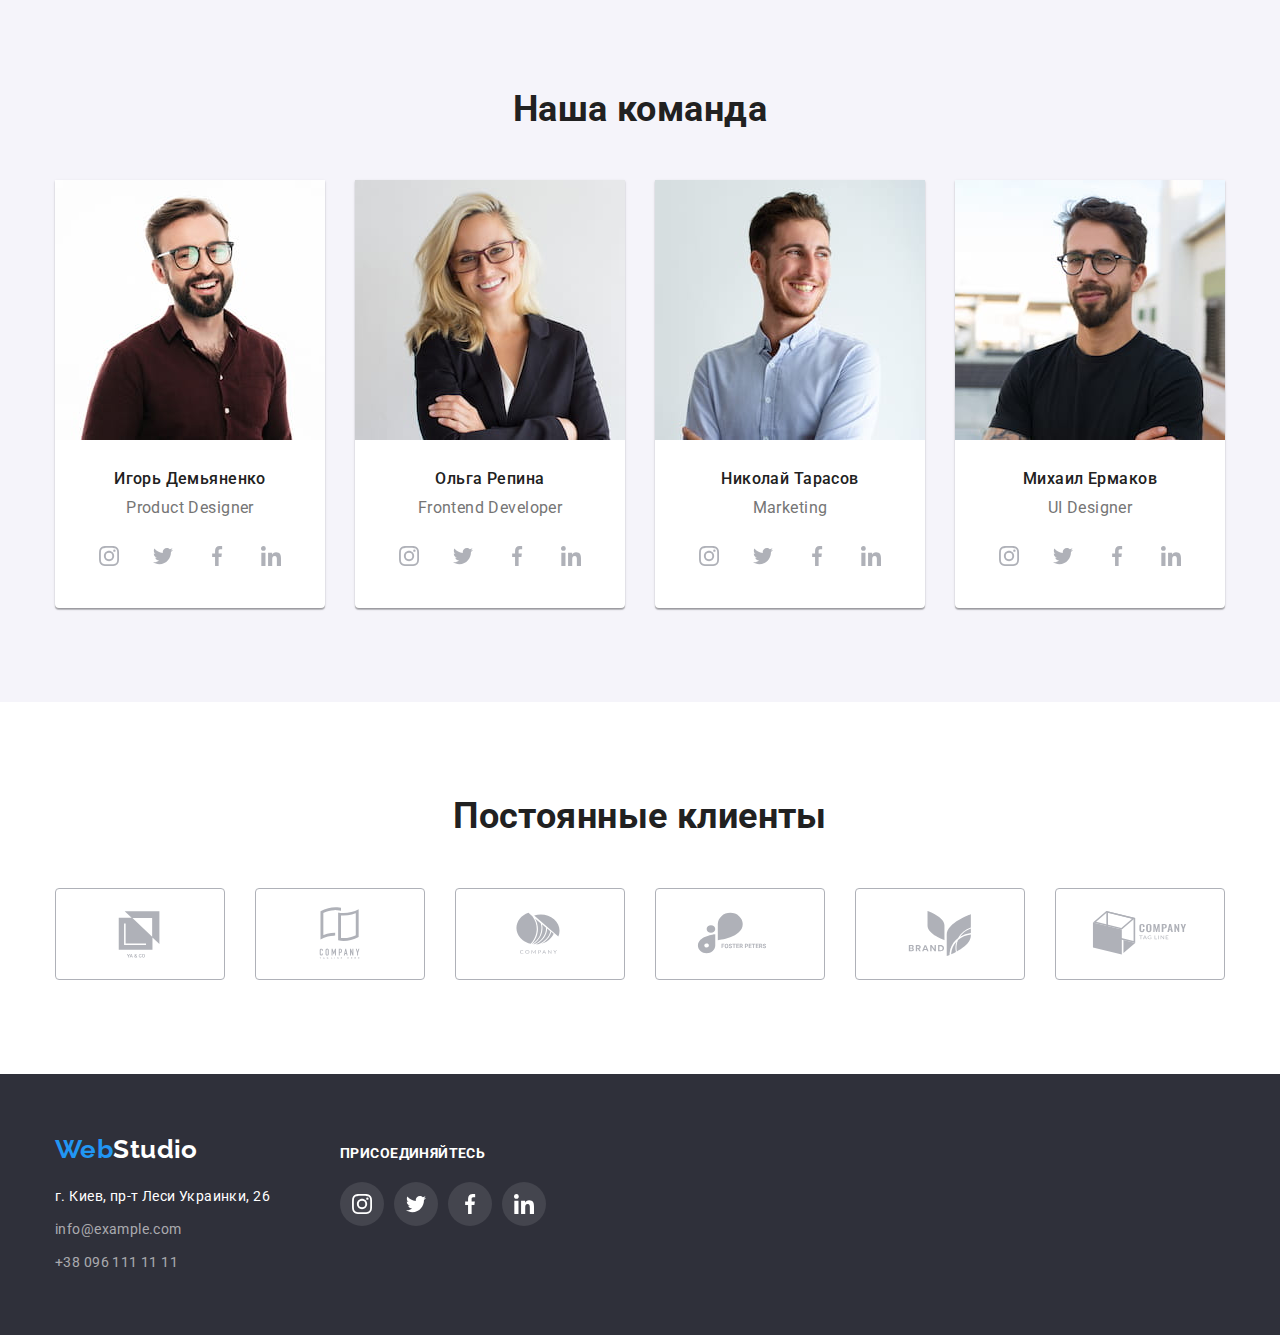
==== commit 116231b1: "good commit 08-32" ====
--- a/index.html
+++ b/index.html
@@ -5,266 +5,569 @@
     <meta charset="utf-8" />
     <meta name="vievport" content="width=device-width  initial-scale=1.0" />
     <title>Студия</title>
-    <link rel="preconnect" href="https://fonts.googleapis.com">
-    <link rel="preconnect" href="https://fonts.gstatic.com" crossorigin>
-    <link href="https://fonts.googleapis.com/css2?family=Raleway:wght@700&family=Roboto:wght@400;500;700;900&display=swap" rel="stylesheet">
-    <link rel="stylesheet" href="https://cdnjs.cloudflare.com/ajax/libs/modern-normalize/1.1.0/modern-normalize.min.css">
-    <link rel="stylesheet" href="./css/styles.css">
+    <link rel="preconnect" href="https://fonts.googleapis.com" />
+    <link rel="preconnect" href="https://fonts.gstatic.com" crossorigin />
+    <link
+      href="https://fonts.googleapis.com/css2?family=Raleway:wght@700&family=Roboto:wght@400;500;700;900&display=swap"
+      rel="stylesheet"
+    />
+    <link
+      rel="stylesheet"
+      href="https://cdnjs.cloudflare.com/ajax/libs/modern-normalize/1.1.0/modern-normalize.min.css"
+    />
+    <link rel="stylesheet" href="./css/styles.css" />
   </head>
   <body>
-      <header class="header">
-        <div class="container main-nav">
-          <a href="./index.html"  class="logo link">
-            <span class="logo-title">Web</span>Studio
-          </a>
+    <header class="header">
+      <div class="container main-nav">
+        <a href="./index.html" class="logo link">
+          <span class="logo-title">Web</span>Studio
+        </a>
         <nav class="navigation">
           <ul class="site-nav list">
-            <li class="site-item"><a href="./index.html" class="studio link current">Студия</a></li>
-            <li class="site-item"><a href="./portfolio.html" class="nav-link link"> Портфолио</a></li>
-            <li class="site-item"><a href="&#35;index.html" class="nav-link link">Контакты</a></li>
+            <li class="site-item">
+              <a href="./index.html" class="studio link current">Студия</a>
+            </li>
+            <li class="site-item">
+              <a href="./portfolio.html" class="nav-link link"> Портфолио</a>
+            </li>
+            <li class="site-item">
+              <a href="&#35;index.html" class="nav-link link">Контакты</a>
+            </li>
           </ul>
         </nav>
         <ul class="info-nav list">
-          <li class="item">
-            <a href="mailto:info@devstudio.com" class="mail-link link">info@devstudio.com </a>
+          <li class="mail-item item">
+            <a
+              href="mailto:info@devstudio.com"
+              class="mail-link link"
+              rel="noopener noreferrer"
+              aria-label="mail icon">
+              <svg class="nav-icon" width="16" height="12">
+                <use href="./images/icons/icons.svg#envelope"></use>
+              </svg>
+              info@devstudio.com
+            </a>
           </li>
           <li class="item">
-            <a href="tel:+380961111111" class="contakt-link link"> +38 096 111 11 11</a>
+            <a
+              href="tel:+380961111111"
+              class="contakt-link link"
+              el="noopener noreferrer"
+              aria-label="phone icon">
+              <svg class="nav-icon" width="10" height="15">
+                <use href="./images/icons/icons.svg#smartphone"></use>
+              </svg>
+              +38 096 111 11 11
+            </a>
           </li>
         </ul>
       </div>
     </header>
     <main>
       <!--Шапка сайта-->
-        <section class="page-hero">
-          <div class="container">
-            <h1 class="hero-title">Эффективные решения для вашего бизнеса</h1>
-              <button class="btn-primary" type="button">Заказать услугу</button>
-          </div>      
-        </section>
+      <section class="page-hero">
+        <div class="container">
+          <h1 class="hero-title">Эффективные решения для вашего бизнеса</h1>
+          <button class="btn-primary" data-modal-open type="button">Заказать услугу</button>
+        </div>
+      </section>
       <!--Преимущества-->
       <section class="section advantages-list">
         <div class="container">
           <h2 class="visually-hidden">Наши преимущества</h2>
-            <ul class="advantages list">
-              <li class="item">
-                <h3 class="section-subtitle">Внимание к деталям</h3>
-                <p class="title-advantages">
+          <ul class="advantages list">
+            <li class="item">
+              <div class="advantages-icons">
+                <svg width="70" height="70">
+                  <use href="./images/icons/icons.svg#antenna"></use>
+                </svg>
+              </div>
+              <h3 class="section-subtitle">Внимание к деталям</h3>
+              <p class="title-advantages">
                 Идейные соображения, а также начало повседневной работы по
                 формированию позиции.
-                </p>
-              </li>
-              <li class="item">
-                <h3 class="section-subtitle">Пунктуальность</h3>
-                <p class="title-advantages">
-                Задача организации, в особенности же рамки и место обучения кадров
-                влечет за собой.
-                </p>
-              </li>
-              <li class="item">
-                <h3 class="section-subtitle">Планирование</h3>
-                <p class="title-advantages"> 
+              </p>
+            </li>
+            <li class="item">
+              <div class="advantages-icons">
+                <svg width="70" height="70">
+                  <use href="./images/icons/icons.svg#clock"></use>
+                </svg>
+              </div>
+              <h3 class="section-subtitle">Пунктуальность</h3>
+              <p class="title-advantages">
+                Задача организации, в особенности же рамки и место обучения
+                кадров влечет за собой.
+              </p>
+            </li>
+            <li class="item">
+              <div class="advantages-icons">
+                <svg width="70" height="70">
+                  <use href="./images/icons/icons.svg#diagram"></use>
+                </svg>
+              </div>
+              <h3 class="section-subtitle">Планирование</h3>
+              <p class="title-advantages">
                 Равным образом консультация с широким активом в значительной
                 степени обуславливает.
-                </p>
-              </li>
-              <li class="item">
-                <h3 class="section-subtitle">Современные технологии</h3>
-                <p class="title-advantages">
+              </p>
+            </li>
+            <li class="item">
+              <div class="advantages-icons">
+                <svg width="70" height="70">
+                  <use href="./images/icons/icons.svg#astronaut"></use>
+                </svg>
+              </div>
+              <h3 class="section-subtitle">Современные технологии</h3>
+              <p class="title-advantages">
                 Значимость этих проблем настолько очевидна, что реализация
                 плановых заданий.
-                </p>
-              </li>
-            </ul>
+              </p>
+            </li>
+          </ul>
         </div>
       </section>
       <!--Примеры работ-->
       <section class="section examples-images">
-       <div class="container">
-        <h2 class="section-examples">Чем мы занимаемся</h2>
-        <ul class="examples list">
-          <li class="examples-list">
-            <img src="./images/layout.jpg" alt="Пример работы" width="370" />
-          </li>
-          <li class="examples-list">
-            <img
-              src="./images/mobileapp.jpg"
-              alt=" пример работы"
-              width="370"/>
-          </li>
-          <li class="examples-list">
-            <img src="./images/colorful.jpg" alt="Пример работы" width="370" />
-          </li>
-        </ul>
-       </div>
+        <div class="container">
+          <h2 class="section-examples">Чем мы занимаемся</h2>
+          <ul class="examples list">
+            <li class="examples-list">
+              <img src="./images/layout.jpg" 
+                   alt="Пример работы" 
+                   width="370">           
+              <p class="examples-text">Десктопные приложения</p>
+            </li>
+            <li class="examples-list">
+              <img
+                src="./images/mobileapp.jpg"
+                alt=" Пример работы"
+                width="370"/>               
+              <p class="examples-text">Мобильные приложения</p>
+            </li>
+            <li class="examples-list">
+              <img
+                src="./images/colorful.jpg"
+                alt="Пример работы"
+                width="370"/>                
+              <p class="examples-text">Дизайнерские решения</p>
+            </li>
+          </ul>
+        </div>
       </section>
       <!--Testimotional-->
       <section class="section workers">
-       <div class="container">
-        <h2 class="section-testimotional">Наша команда</h2>
-        <ul class="team-list list">
-          <li class="team-item">
-            <img class="employee"
-            src="./images/productdesigner.jpg"
-            alt="работник1"
-            width="270"
-            />
-            <div class="team-container">
-            <h3 class="team-name">Игорь Демьяненко</h3>
-            <p class="team-text">Product Designer</p>
-            <ul>
-              <li>
-                <a href="" 
-                class="link"
-                target="_blank"
-                rel="noopener noreferrer"
-                aria-label="instagram icon">
-              <svg width="20" height="20">
-                <use href="./images/icons.svg#instagram"></use>
-              </svg>  
-                </a>
-              </li>
-              <li>
-                <a href="" 
-                class="link"
-                target="_blank"
-                rel="noopener noreferrer"
-                aria-label="twitter icon">
-                <svg width="20" height="20">
-                  <use href="./images/icons.svg#twitter"></use>
-                </svg>
-                </a>
-              </li> 
-              <li>
-                <a href="" 
-                class="link"
-                target="_blank"
-                rel="noopener noreferrer"
-                aria-label="facebook icon">
-                <svg width="20" height="20">
-                  <use href="./images/icons.svg#facebook"></use>
-                </svg>
-                </a>
-              </li> 
-              <li>
-                <a href="" 
-                class="link"
-                target="_blank"
-                rel="noopener noreferrer"
-                aria-label="linkedin icon">
-                <svg width="20" height="20">
-                  <use href="./images/icons.svg#linkedin"></use>
-                </svg>
-                </a>
-              </li>
-            </ul>
-          </div>
-          </li>
-          <li class="team-item">
-            <img class="employee"
-            src="./images/frontenddeveloper.jpg"
-            alt="работник2"
-            width="270"/>
-          <div class="team-container">
-              <h3 class="team-name">Ольга Репина</h3>
-              <p class="team-text">Frontend Developer</p>
-          </div>
-          </li>
-          <li class="team-item">
-            <img class="employee"  
-            src="./images/marketing.jpg" 
-            alt="работник3" 
-            width="270" />
-          <div class="team-container">
-            <h3 class="team-name">Николай Тарасов</h3>
-            <p class="team-text">Marketing</p>
-          </div>  
-          </li>
-          <li class="team-item">
-            <img class="employee"
-            src="./images/uidesigner.jpg" 
-            alt="работник4" 
-            width="270" />
-          <div class="team-container ui">
-            <h3 class="team-name">Михаил Ермаков</h3>
-            <p class="team-text">UI Designer</p>
-          </div>  
-          </li>
-        </ul>
-       </div>
+        <div class="container">
+          <h2 class="section-testimotional">Наша команда</h2>
+          <ul class="team-list list">
+            <li class="team-item">
+              <img
+                class="employee"
+                src="./images/productdesigner.jpg"
+                alt="работник1"
+                width="270"/>
+              <div class="team-container">
+                <h3 class="team-name">Игорь Демьяненко</h3>
+                <p class="team-text">Product Designer</p>
+                <ul class="socials list">
+                  <li class="socials-item">
+                    <a
+                      href=""
+                      class="socials-link link"
+                      target="_blank"
+                      rel="noopener noreferrer"
+                      aria-label="instagram icon">
+                      <svg class="socials-team" width="20" height="20">
+                        <use href="./images//icons/icons.svg#instagram"></use>
+                      </svg>
+                    </a>
+                  </li>
+                  <li class="socials-item">
+                    <a
+                      href=""
+                      class="socials-link link"
+                      target="_blank"
+                      rel="noopener noreferrer"
+                      aria-label="twitter icon">
+                      <svg class="socials-team"  width="20" height="20">
+                        <use href="./images/icons/icons.svg#twitter"></use>
+                      </svg>
+                    </a>
+                  </li>
+                  <li class="socials-item">
+                    <a
+                      href=""
+                      class="socials-link link"
+                      target="_blank"
+                      rel="noopener noreferrer"
+                      aria-label="facebook icon">
+                      <svg class="socials-team"  width="20" height="20">
+                        <use href="./images/icons/icons.svg#facebook"></use>
+                      </svg>
+                    </a>
+                  </li>
+                  <li class="socials-item">
+                    <a
+                      href=""
+                      class="socials-link link"
+                      target="_blank"
+                      rel="noopener noreferrer"
+                      aria-label="linkedin icon">
+                      <svg class="socials-team"  width="20" height="20">
+                        <use href="./images/icons/icons.svg#linkedin"></use>
+                      </svg>
+                    </a>
+                  </li>
+                </ul>
+              </div>
+            </li>
+            <li class="team-item">
+              <img
+                class="employee"
+                src="./images/frontenddeveloper.jpg"
+                alt="работник2"
+                width="270"
+              />
+              <div class="team-container">
+                <h3 class="team-name">Ольга Репина</h3>
+                <p class="team-text">Frontend Developer</p>
+                <ul class="socials list">
+                  <li class="socials-item">
+                    <a
+                      href=""
+                      class="socials-link link"
+                      target="_blank"
+                      rel="noopener noreferrer"
+                      aria-label="instagram icon"
+                    >
+                      <svg class="socials-team"  width="20" height="20">
+                        <use href="./images//icons/icons.svg#instagram"></use>
+                      </svg>
+                    </a>
+                  </li>
+                  <li class="socials-item">
+                    <a
+                      href=""
+                      class="socials-link link"
+                      target="_blank"
+                      rel="noopener noreferrer"
+                      aria-label="twitter icon"
+                    >
+                      <svg class="socials-team"  width="20" height="20">
+                        <use href="./images/icons/icons.svg#twitter"></use>
+                      </svg>
+                    </a>
+                  </li>
+                  <li class="socials-item">
+                    <a
+                      href=""
+                      class="socials-link link"
+                      target="_blank"
+                      rel="noopener noreferrer"
+                      aria-label="facebook icon"
+                    >
+                      <svg class="socials-team"  width="20" height="20">
+                        <use href="./images/icons/icons.svg#facebook"></use>
+                      </svg>
+                    </a>
+                  </li>
+                  <li class="socials-item">
+                    <a
+                      href=""
+                      class="socials-link link"
+                      target="_blank"
+                      rel="noopener noreferrer"
+                      aria-label="linkedin icon"
+                    >
+                      <svg class="socials-team"  width="20" height="20">
+                        <use href="./images/icons/icons.svg#linkedin"></use>
+                      </svg>
+                    </a>
+                  </li>
+                </ul>
+              </div>
+            </li>
+            <li class="team-item">
+              <img
+                class="employee"
+                src="./images/marketing.jpg"
+                alt="работник3"
+                width="270"
+              />
+              <div class="team-container">
+                <h3 class="team-name">Николай Тарасов</h3>
+                <p class="team-text">Marketing</p>
+                <ul class="socials list">
+                  <li class="socials-item">
+                    <a
+                      href=""
+                      class="socials-link link"
+                      target="_blank"
+                      rel="noopener noreferrer"
+                      aria-label="instagram icon"
+                    >
+                      <svg class="socials-team"  width="20" height="20">
+                        <use href="./images//icons/icons.svg#instagram"></use>
+                      </svg>
+                    </a>
+                  </li>
+                  <li class="socials-item">
+                    <a
+                      href=""
+                      class="socials-link link"
+                      target="_blank"
+                      rel="noopener noreferrer"
+                      aria-label="twitter icon"
+                    >
+                      <svg class="socials-team"  width="20" height="20">
+                        <use href="./images/icons/icons.svg#twitter"></use>
+                      </svg>
+                    </a>
+                  </li>
+                  <li class="socials-item">
+                    <a
+                      href=""
+                      class="socials-link link"
+                      target="_blank"
+                      rel="noopener noreferrer"
+                      aria-label="facebook icon"
+                    >
+                      <svg class="socials-team"  width="20" height="20">
+                        <use href="./images/icons/icons.svg#facebook"></use>
+                      </svg>
+                    </a>
+                  </li>
+                  <li class="socials-item">
+                    <a
+                      href=""
+                      class="socials-link link"
+                      target="_blank"
+                      rel="noopener noreferrer"
+                      aria-label="linkedin icon"
+                    >
+                      <svg class="socials-team"  width="20" height="20">
+                        <use href="./images/icons/icons.svg#linkedin"></use>
+                      </svg>
+                    </a>
+                  </li>
+                </ul>
+              </div>
+            </li>
+            <li class="team-item">
+              <img
+                class="employee"
+                src="./images/uidesigner.jpg"
+                alt="работник4"
+                width="270"
+              />
+              <div class="team-container ui">
+                <h3 class="team-name">Михаил Ермаков</h3>
+                <p class="team-text">UI Designer</p>
+                <ul class="socials list">
+                  <li class="socials-item">
+                    <a
+                      href=""
+                      class="socials-link link"
+                      target="_blank"
+                      rel="noopener noreferrer"
+                      aria-label="instagram icon"
+                    >
+                      <svg class="socials-team"  width="20" height="20">
+                        <use href="./images//icons/icons.svg#instagram"></use>
+                      </svg>
+                    </a>
+                  </li>
+                  <li class="socials-item">
+                    <a
+                      href=""
+                      class="socials-link link"
+                      target="_blank"
+                      rel="noopener noreferrer"
+                      aria-label="twitter icon"
+                    >
+                      <svg class="socials-team"  width="20" height="20">
+                        <use href="./images/icons/icons.svg#twitter"></use>
+                      </svg>
+                    </a>
+                  </li>
+                  <li class="socials-item">
+                    <a
+                      href=""
+                      class="socials-link link"
+                      target="_blank"
+                      rel="noopener noreferrer"
+                      aria-label="facebook icon"
+                    >
+                      <svg class="socials-team"  width="20" height="20">
+                        <use href="./images/icons/icons.svg#facebook"></use>
+                      </svg>
+                    </a>
+                  </li>
+                  <li class="socials-item">
+                    <a
+                      href=""
+                      class="socials-link link"
+                      target="_blank"
+                      rel="noopener noreferrer"
+                      aria-label="linkedin icon"
+                    >
+                      <svg class="socials-team"  width="20" height="20">
+                        <use href="./images/icons/icons.svg#linkedin"></use>
+                      </svg>
+                    </a>
+                  </li>
+                </ul>
+              </div>
+            </li>
+          </ul>
+        </div>
+      </section>
+      <!--Clients section-->
+      <section class="clients section">
+        <div class="clients-container container">
+          <h2 class="clients-title">Постоянные клиенты</h2>
+          <ul class="clients-list list">
+            <li class="clients-item">
+              <a class="clients-link" href="">
+                <svg class="clients-icon" width="106" height="60" >
+                  <use href="./images/icons/icons.svg#logo-1"></use>
+                </svg>
+              </a>
+            </li> 
+            <li class="clients-item">
+              <a class="clients-link" href="">
+                <svg class="clients-icon" width="106" height="60" >
+                  <use href="./images/icons/icons.svg#logo-2"></use>
+                </svg>
+              </a>
+            </li> 
+            <li class="clients-item">
+              <a class="clients-link" href="">
+                <svg class="clients-icon" width="106" height="60" >
+                  <use href="./images/icons/icons.svg#logo-3"></use>
+                </svg>
+              </a>
+            </li> 
+            <li class="clients-item">
+              <a class="clients-link" href="">
+                <svg class="clients-icon" width="106" height="60" >
+                  <use href="./images/icons/icons.svg#logo-4"></use>
+                </svg>
+              </a>
+            </li> 
+            <li class="clients-item">
+              <a class="clients-link" href="">
+                <svg class="clients-icon" width="106" height="60" >
+                  <use href="./images/icons/icons.svg#logo-5"></use>
+                </svg>
+              </a>
+            </li> 
+            <li class="clients-item">
+              <a class="clients-link" href="">
+                <svg class="clients-icon" width="106" height="60" >
+                  <use href="./images/icons/icons.svg#logo-6"></use>
+                </svg>
+              </a>
+            </li> 
+          </ul>
+        </div>
       </section>
     </main>
     <!--Footer-->
     <footer class="footer">
-     <div class="container">
-      <a href="./index.html" class="logo-footer link">
-        <span>Web</span>Studio
-      </a>
-      <address>
-        <ul class="footer-list list">
-          <li class="footer-item">
-            <a
-              href="https://bit.ly/3pXMvUd"
-              target="_blank"
-              rel="noopener noreferrer"
-              class="footer-adress link">г. Киев, пр-т Леси Украинки, 26</a>
-          </li>
-          <li class="footer-item">
-            <a href="mailto:info@devstudio.com"
-              class="footer-mail link">info@example.com</a>
-          </li>
-          <li class="footer-item"><a href="tel:+380961111111" class="footer-num link">+38 096 111 11 11</a>
-          </li>
-        </ul>
-        <h2>Присоединяйтесь</h2>
-        <ul>
-          <li>
-            <a href="" 
-            class="link"
-            target="_blank"
-            rel="noopener noreferrer"
-            aria-label="twitter icon">
-            <svg width="20" height="20">
-              <use href="./images/icons.svg"></use>
-            </svg>
-            </a>
-          </li>
-          <li>
-            <a href="" 
-            class="link"
-            target="_blank"
-            rel="noopener noreferrer"
-            aria-label="twitter icon">
-            <svg width="20" height="20">
-              <use href="./images/icons.svg#twitter"></use>
-            </svg>
-            </a>
-          </li>
-          <li>
-            <a href="" 
-            class="link"
-            target="_blank"
-            rel="noopener noreferrer"
-            aria-label="twitter icon">
-            <svg width="20" height="20">
-              <use href="./images/icons.svg#facebook"></use>
-            </svg>
-            </a>
-          </li>
-          <li>
-            <a href="" 
-            class="link"
-            target="_blank"
-            rel="noopener noreferrer"
-            aria-label="twitter icon">
-            <svg width="20" height="20">
-              <use href="./images/icons.svg#linkedin"></use>
-            </svg>
-            </a>
-          </li>
-        </ul>
-      </address>
-     </div>
+      <div class="footer-container-basic container">
+        <div class="footer-container">
+          <a href="./index.html" class="logo-footer link">
+            <span>Web</span>Studio</a>
+          <address>
+            <ul class="footer-list list">
+              <li class="footer-item">
+                <a
+                  href="https://bit.ly/3pXMvUd"
+                  target="_blank"
+                  rel="noopener noreferrer"
+                  class="footer-adress link">
+                  г. Киев, пр-т Леси Украинки, 26</a>
+              </li>
+              <li class="footer-item">
+                <a href="mailto:info@devstudio.com" class="footer-mail link">
+                  info@example.com</a>
+              </li>
+              <li class="footer-item">
+                <a href="tel:+380961111111" class="footer-num link">
+                  +38 096 111 11 11</a>
+              </li>
+            </ul>
+          </address>
+        </div>
+        <div class="footer-socials">
+          <p class="footer-socials-title">Присоединяйтесь</p>
+          <ul class="socials-footer list">
+            <li class="footer-socials-item">
+              <a
+                href=""
+                class="footer-socials-link link"
+                target="_blank"
+                rel="noopener noreferrer"
+                aria-label="instagram icon">
+                <svg class="footer-icon" width="20" height="20">
+                  <use href="./images/icons/icons.svg#instagram"></use>
+                </svg>
+              </a>
+            </li>
+            <li class="footer-socials-item">
+              <a
+                href=""
+                class="footer-socials-link link"
+                target="_blank"
+                rel="noopener noreferrer"
+                aria-label="twitter icon">
+                <svg class="footer-icon" width="20" height="20">
+                  <use href="./images/icons/icons.svg#twitter"></use>
+                </svg>
+              </a>
+            </li>
+            <li class="footer-socials-item">
+              <a
+                href=""
+                class="footer-socials-link link"
+                target="_blank"
+                rel="noopener noreferrer"
+                aria-label="facebook icon">
+                <svg class="footer-icon" width="20" height="20">
+                  <use href="./images//icons/icons.svg#facebook"></use>
+                </svg>
+              </a>
+            </li>
+            <li class="footer-socials-item">
+              <a
+                href=""
+                class="footer-socials-link link"
+                target="_blank"
+                rel="noopener noreferrer"
+                aria-label="linkedin icon">
+                <svg class="footer-icon" width="20" height="20">
+                  <use href="./images/icons/icons.svg#linkedin"></use>
+                </svg>
+              </a>
+            </li>
+          </ul>
+        </div>
+      </div>
     </footer>
+    <!--Modal Button-->
+    <div class="backdrop is-hidden" data-modal>
+      <div class="modal">
+        <p class="modal-text">Оставьте свои данные, мы вам перезвоним</p>
+        <a class="close-btn" data-modal-close
+           aria-label="icon x">
+          <svg width="18" height="18">
+            <use class="close-icon" href="./images/icons/icons.svg#close-backdrop"></use>
+          </svg>
+        </a>
+      </div>
+    </div>
+    <script src="./js/modal.js"></script>
   </body>
 </html>
--- a/css/styles.css
+++ b/css/styles.css
@@ -1,24 +1,34 @@
 :root {
   --primary-text-color: #757575;
-  --title-text-color:#212121 ;
+  --title-text-color: #212121;
   --accent-color: #2196f3;
-  --white-color: #FFFFFF;
-  --background-color: #2F303A;
+  --white-color: #ffffff;
+  --background-color: #2f303a;
   --button-hover-color: #188ce8;
-  --btn-portfolio: #F5F4FA;
+  --btn-portfolio: #f5f4fa;
   --footer-link: rgba(255, 255, 255, 0.6);
-  --filter-background: #EEEEEE;
-  --border-line: solid #ECECEC ;
-}
-
-.html{
-  box-sizing: border-box
-}
-
-.container{
-width: 1200px;
-padding: 0 15px;
-margin: 0 auto;
+  --filter-background: #eeeeee;
+  --border-line: solid #ececec;
+  --social-icons: #afb1b8;
+  --projects-border-line: solid #eeeeee;
+  --clients-border: solid #afb1b8;
+  --bg-icons-footer: rgba(255, 255, 255, 0.1);
+  --page-hero-bg: #c4c4c4;
+  --page-hero-gradient: rgba(47, 48, 58, 0.4);
+  --bg-color-portfolio-opacity: rgba(33, 150, 243, 0.9);
+  --bg-color-backdrop: rgba(0, 0, 0, 0.2);
+  --bg-color-examples: rgba(47, 48, 58, 0.8);
+  --cubic-bezier: cubic-bezier(0.4, 0, 0.2, 1);
+}
+
+.html {
+  box-sizing: border-box;
+}
+
+.container {
+  width: 1200px;
+  padding: 0 15px;
+  margin: 0 auto;
 }
 
 h1,
@@ -27,16 +37,16 @@
 h4,
 h5,
 h6,
-p{
+p {
   margin: 0px;
 }
 
-.section{
+.section {
   padding-top: 94px;
   padding-bottom: 94px;
 }
 
-button{
+button {
   display: block;
   margin: 0 auto;
   padding: 10px 32px;
@@ -44,39 +54,40 @@
   color: var(--white-color);
   background-color: var(--accent-color);
   font-family: roboto, sans-serif;
-  box-shadow: 0px 4px 4px rgba(0, 0, 0, 0.15);
   border: none;
   border-radius: 4px;
 }
 
 body {
-  color:var(--primary-text-color);
+  color: var(--primary-text-color);
   background-color: var(--white-color);
   font-family: roboto, sans-serif;
   font-size: 14px;
   letter-spacing: 0.03em;
-}
-address{
+  padding-top: 80px;
+}
+address {
   font-style: normal;
 }
 /*Exceptions*/
-.list{
+.list {
   padding-left: 0;
   margin: 0;
   list-style: none;
 }
 .link,
-.nav-link{
-	text-decoration: none;
+.nav-link {
+  text-decoration: none;
 }
 .section-title,
 .section-subtitle,
 .section-examples,
 .section-testimotional,
 .section-team,
-.project-title{
+.project-title,
+.clients-title {
   color: var(--title-text-color);
-} 
+}
 .visually-hidden {
   position: absolute;
   width: 1px;
@@ -84,19 +95,27 @@
   margin: -1px;
   border: 0;
   padding: 0;
-  
+
   white-space: nowrap;
   clip-path: inset(100%);
   clip: rect(0 0 0 0);
   overflow: hidden;
 }
 /*Header*/
-.header{
+.header {
+  position: fixed;
+  width: 100%;
+  min-height: 80px;
+  top: 0;
+  left: 0;
+  z-index: 999;
+
+  background-color: var(--white-color);
   border-bottom: 1px var(--border-line);
-}  
+}
 
 /*Logo*/
-.logo{
+.logo {
   color: var(--title-text-color);
   font-family: raleway, cursive;
   font-weight: 700;
@@ -107,8 +126,8 @@
   padding-top: 24px;
   padding-bottom: 25px;
 }
-.logo-footer{
-  display:block;
+.logo-footer {
+  display: block;
   margin-bottom: 20px;
 
   color: var(--white-color);
@@ -118,22 +137,24 @@
   line-height: 1.19;
 }
 .logo-title,
-.logo-footer>span{
- color: var(--accent-color);
-}
-
+.logo-footer > span {
+  color: var(--accent-color);
+}
 
 /*site-info-nav*/
 .main-nav,
-.main-portfolio{
-  display: flex;
-  align-items: center;
-}
-.navigation{
+.main-portfolio {
+  display: flex;
+  align-items: center;
+}
+.navigation {
   margin-left: 93px;
 }
-.site-item:not(:last-child){
-  margin-right: 70px;
+.site-item:not(:last-child) {
+  margin-right: 50px;
+}
+.site-item {
+  position: relative;
 }
 .site-nav,
 .info-nav {
@@ -144,122 +165,206 @@
   display: flex;
 }
 .nav-link:hover,
-.nav-link:focus{
-  color: var(--accent-color)
-}
-.nav-link{
+.nav-link:focus {
+  color: var(--accent-color);
+}
+.nav-link {
   text-align: center;
   padding-top: 32px;
   padding-bottom: 32px;
 
   color: var(--title-text-color);
-  display: block; 
-}
-.current{
+  display: block;
+  transition: color 250ms var(--cubic-bezier);
+}
+.current {
   padding-top: 32px;
   padding-bottom: 32px;
 
   color: var(--accent-color);
   display: block;
-}
-.info-nav{
+  transition: color 250ms var(--cubic-bezier);
+}
+.info-nav {
   margin-left: auto;
 }
-.info-nav .item+.item{
+.info-nav .item + .item {
   margin-left: 50px;
 }
 .mail-link,
-.contakt-link{
+.contakt-link {
   color: var(--primary-text-color);
-  text-decoration: none;
-  display: block;
+  display: flex;
+  align-items: center;
   padding-top: 32px;
   padding-bottom: 32px;
-}
+  transition: color 250ms var(--cubic-bezier);
+}
+
 .mail-link:hover,
 .mail-link:focus,
 .contakt-link:hover,
-.contakt-link:focus{
+.contakt-link:focus {
   color: var(--accent-color);
 }
+.current::after {
+  position: absolute;
+  content: "";
+  bottom: 0;
+  display: block;
+  background-color: #188ce8;
+  width: 100%;
+  height: 4px;
+  border-radius: 2px;
+  transform: scaleX(1);
+}
 
 /*Portfolio site*/
 
-.filter{
+.filter {
   display: flex;
   justify-content: center;
   margin-bottom: 50px;
 }
-.filter .btn-item+.btn-item{
+.filter .btn-item + .btn-item {
   margin-left: 8px;
 }
-.projects .portfolio-item+.portfolio-item{
+.projects .portfolio-item + .portfolio-item {
   margin-left: 30px;
 }
-.projects{
+.projects {
   display: flex;
   flex-wrap: wrap;
 }
-.wrapper{
+.wrapper {
   padding: 20px 24px;
-  border: 1px solid #EEEEEE;
+  border: 1px var(--projects-border-line);
   border-top: none;
 }
-.projects:nth-child(3n){
-  margin: right 30px; 
+.projects:nth-child(3n) {
+  margin: right 30px;
   margin-bottom: 30px;
 }
-.portfolio-item{
+.portfolio-item {
   width: 370px;
-  margin-bottom: 30px;  
-}
-.portfolio-item:nth-last-child(-n +3){
+  margin-bottom: 30px;
+}
+.portfolio-item:nth-last-child(-n + 3) {
   margin-bottom: 0px;
 }
-.projects .portfolio-item:nth-child(3n+1){
+.projects .portfolio-item:nth-child(3n + 1) {
   margin-left: 0px;
 }
+.projects-link {
+  display: block;
+}
+.projects-link:hover,
+.projects-link:focus {
+  box-shadow: 0px 1px 1px rgba(0, 0, 0, 0.12), 0px 4px 4px rgba(0, 0, 0, 0.06),
+    1px 4px 6px rgba(0, 0, 0, 0.16);
+}
+/*Portfolio cards*/
+.projects-link:hover .projects-overlay,
+.projects-link:focus .projects-overlay {
+  opacity: 1;
+  transform: translateY(0);
+  box-shadow: 0px 1px 1px rgba(0, 0, 0, 0.12), 0px 4px 4px rgba(0, 0, 0, 0.06),
+    1px 4px 6px rgba(0, 0, 0, 0.16);
+}
+.portfolio-image {
+  position: relative;
+  overflow: hidden;
+}
+.projects-text {
+  position: absolute;
+  display: flex;
+  align-items: center;
+  justify-content: center;
+  max-width: 322px;
+  max-height: 168px;
+  padding: 63px 24px;
+
+  font-weight: 400;
+  font-size: 18px;
+  line-height: 1.55;
+  color: var(--white-color);
+}
+.projects-overlay {
+  position: absolute;
+  display: flex;
+  align-items: center;
+  justify-content: center;
+  bottom: 0;
+  left: 0;
+  width: 100%;
+  height: 100%;
+  opacity: 0;
+  background-color: var(--bg-color-portfolio-opacity);
+  transform: translateY(100%);
+  transition: transform 250ms var(--cubic-bezier), 
+              box-shadow 250ms var(--cubic-bezier),
+              opacity 250ms var(--cubic-bezier);
+}
 
 /*Hero*/
-.page-hero{
-  padding:200px 0;
+.page-hero {
+  max-width: 1600px;
+  height: 600px;
+  margin-left: auto;
+  margin-right: auto;
+  padding: 200px 0;
+  align-items: center;
+  justify-content: center;
   text-align: center;
-  
-  background-color: var(--background-color);
-
-}
-.hero-title{
+
+  background-image: linear-gradient(
+      to right,
+      var(--page-hero-gradient),
+      var(--page-hero-gradient)
+    ),
+    url(../images/hero.jpg);
+  background-color: var(--page-hero-bg);
+  background-position: center;
+  background-repeat: no-repeat;
+  background-size: cover;
+}
+
+.hero-title {
   margin-bottom: 30px;
   width: 696px;
-  margin:0 auto;
+  margin: 0 auto;
   margin-bottom: 30px;
 
   color: var(--white-color);
   font-weight: 900;
   font-size: 44px;
   line-height: 1.36;
-  
+
   letter-spacing: 0.06em;
   text-transform: uppercase;
-  
 }
 
 /*Btn*/
-.btn-primary{ 
- display: flex;
- border: none;
- margin-left: auto;
- margin-right: auto;
-
- font-weight: 700;
- font-size: 16px;
- line-height: 1.88;
- align-items: center;
- text-align: center;
- letter-spacing: 0.06em;
-}
-.btn-secondary,
-.btn-primary-prtf{
+.btn-primary {
+  display: flex;
+  border: none;
+  margin-left: auto;
+  margin-right: auto;
+  opacity: 1;
+
+  font-weight: 700;
+  font-size: 16px;
+  line-height: 1.88;
+  align-items: center;
+  text-align: center;
+  letter-spacing: 0.06em;
+  color: var(--white-color);
+  background-color: var(--accent-color);
+
+  transition: background-color 250ms var(--cubic-bezier);
+}
+
+.btn-secondary {
   padding: 6px 22px;
 
   color: var(--title-text-color);
@@ -268,38 +373,44 @@
   font-size: 16px;
   line-height: 1.62;
   letter-spacing: 0.03em;
-}
-.btn-primary,
-.btn-primary-prtf{
-  color:var(--white-color);
-  background-color:var(--accent-color);
-  cursor: pointer;
+
+  transition: background-color 250ms var(--cubic-bezier),
+    color 250ms var(--cubic-bezier), box-shadow 250ms var(--cubic-bezier);
+}
+.btn-primary-portfolio {
+  color: var(--white-color);
+  background-color: var(--accent-color);
 }
 .btn-primary:hover,
-.btn-primary:focus{
+.btn-primary:focus {
   background-color: var(--button-hover-color);
-}
+  box-shadow: 0px 4px 4px rgba(0, 0, 0, 0.15);
+}
+.active,
 .btn-secondary:hover,
-.btn-secondary:focus{
-  color: var(--white-color);
-  background-color: var(--accent-color)
-}
+.btn-secondary:focus {
+  color: var(--white-color);
+  background-color: var(--accent-color);
+  box-shadow: 0px 3px 1px rgba(0, 0, 0, 0.1), 0px 1px 2px rgba(0, 0, 0, 0.08),
+    0px 2px 2px rgba(0, 0, 0, 0.12);
+}
+
 /*Benefits*/
-.advantages-list{
+.advantages-list {
   padding-bottom: 94px;
 }
-.advantages-list .item+.item{
+.advantages-list .item + .item {
   margin-left: 30px;
 }
-.advantages{
-display: flex;
-}
-.title-advantages{
-  margin:0;
-
-  line-height: 1.71; 
-}
-.section-subtitle{
+.advantages {
+  display: flex;
+}
+.title-advantages {
+  margin: 0;
+
+  line-height: 1.71;
+}
+.section-subtitle {
   font-weight: 700;
   font-size: 14px;
   line-height: 1.14;
@@ -307,34 +418,55 @@
   margin-bottom: 9px;
 }
 .section-examples,
-.section-testimotional{
+.section-testimotional,
+.clients-title {
   font-weight: 700;
   font-size: 36px;
   line-height: 1.16;
   text-align: center;
   margin-bottom: 50px;
 }
-.examples{
-  display: flex;
-  align-items: center;
-}
-.examples .examples-list:last-child{
+/*Examples*/
+.examples {
+  display: flex;
+  align-items: center;
+}
+.examples .examples-list:last-child {
   margin-right: 0px;
 }
-.examples-list{
+.examples-list {
+  position: relative;
+  display: flex;
   margin-right: 30px;
 }
-.examples-images{
+.examples-images {
   padding-top: 0px;
 }
+.examples-text {
+  position: absolute;
+  display: flex;
+  align-items: center;
+  justify-content: center;
+  bottom: 0;
+  left: 0;
+  width: 370px;
+  height: 70px;
+  background-color: var(--bg-color-examples);
+  text-transform: uppercase;
+
+  font-weight: 700;
+  line-height: 1.14;
+  color: var(--white-color);
+}
+
 /*Team*/
-img{
-  display:block
-}
-.workers{
+img {
+  display: block;
+}
+.workers {
   background-color: var(--btn-portfolio);
 }
-.team-name{
+.team-name {
   text-align: center;
   margin-bottom: 10px;
 
@@ -343,72 +475,269 @@
   font-size: 16px;
   line-height: 1.18;
 }
-.team-item:not(:last-child){
+.team-item:not(:last-child) {
   margin-right: 30px;
 }
-.team-item{
-  background: #FFFFFF;
-/* material shadow v1 */
-
-box-shadow: 0px 1px 3px rgba(0, 0, 0, 0.12), 0px 1px 1px rgba(0, 0, 0, 0.14), 0px 2px 1px rgba(0, 0, 0, 0.2);
-border-radius: 0px 0px 4px 4px;
-}
-.team-text{
+.team-item {
+  background: var(--white-color);
+  box-shadow: 0px 1px 3px rgba(0, 0, 0, 0.12), 0px 1px 1px rgba(0, 0, 0, 0.14),
+    0px 2px 1px rgba(0, 0, 0, 0.2);
+  border-radius: 0px 0px 4px 4px;
+  /* material shadow v1 */
+
+  box-shadow: 0px 1px 3px rgba(0, 0, 0, 0.12), 0px 1px 1px rgba(0, 0, 0, 0.14),
+    0px 2px 1px rgba(0, 0, 0, 0.2);
+  border-radius: 0px 0px 4px 4px;
+}
+.team-text {
+  margin-bottom: 16px;
+
   font-size: 16px;
   line-height: 1.18;
   text-align: center;
 }
-.team-list{
-  display: flex;
-  align-items: center;
-}
-.project-title{
-
+.team-list {
+  display: flex;
+  align-items: center;
+}
+.project-title {
   font-weight: 700;
   font-size: 18px;
   line-height: 2;
-  letter-spacing: 0.06em
-}
-.project-description{
+  letter-spacing: 0.06em;
+}
+.project-description {
   margin-top: 4px;
-  
+
   color: var(--primary-text-color);
   font-size: 16px;
-  line-height: 1.87
-}
-.team-container{
+  line-height: 1.87;
+}
+.team-container {
   width: 270px;
   padding-top: 30px;
   padding-bottom: 30px;
 }
-.ui{
+.ui {
   padding-right: 0px;
 }
+
+/*Clients*/
+.clients-list {
+  display: flex;
+  align-items: center;
+  justify-content: center;
+}
+.clients-item:not(:last-child) {
+  margin-right: 30px;
+}
+.clients-link {
+  display: flex;
+  align-items: center;
+  justify-content: center;
+
+  width: 170px;
+  height: 92px;
+  color: var(--social-icons);
+  border: 1px var(--clients-border);
+  border-radius: 4px;
+  transition: color 250ms var(--cubic-bezier),
+    border-color 250ms var(--cubic-bezier);
+}
+.clients-icon {
+  fill: currentColor;
+}
+.clients-link:hover,
+.clients-link :focus {
+  color: var(--accent-color);
+  border-color: 1px var(--accent-color);
+  border-radius: 4px;
+}
+
 /*Footer*/
-.footer{
-  padding:60px 0;
-
-  color: var(--white-color);
+.footer {
+  padding: 60px 0;
   background-color: var(--background-color);
 }
-.footer-item:not(:last-child){
+.footer-item:not(:last-child) {
   margin-bottom: 9px;
 }
-.footer-adress{
+.footer-adress {
   color: var(--white-color);
   font-size: 14px;
   line-height: 1.71;
+  transition: color 250ms var(--cubic-bezier);
 }
 .footer-mail,
-.footer-num{
+.footer-num {
   color: rgba(255, 255, 255, 0.6);
   line-height: 1.71;
+  transition: color 250ms var(--cubic-bezier);
 }
 .footer-mail:hover,
 .footer-mail:focus,
 .footer-num:hover,
 .footer-num:focus,
 .footer-adress:hover,
-.footer-adress:focus{
+.footer-adress:focus {
   color: var(--accent-color);
-}+}
+.footer-container-basic {
+  display: flex;
+  align-items: baseline;
+}
+.footer-container {
+  margin-right: 70px;
+}
+.footer-socials-title {
+  margin-bottom: 20px;
+
+  color: var(--white-color);
+  font-weight: 700;
+  font-size: 14px;
+  line-height: 1.14;
+  text-transform: uppercase;
+}
+
+.footer-socials-link {
+  display: flex;
+  align-items: center;
+  justify-content: center;
+  color: var(--white-color);
+
+  width: 44px;
+  height: 44px;
+  background-color: var(--bg-icons-footer);
+  border-radius: 50%;
+  transition: background-color 250ms var(--cubic-bezier);
+}
+
+.socials-footer {
+  display: flex;
+  align-items: baseline;
+  justify-content: center;
+  gap: 10px;
+}
+.footer-icon {
+  fill: currentColor;
+}
+.footer-socials-link:hover,
+.footer-socials-link:focus {
+  background-color: var(--accent-color);
+}
+
+/*Social icons*/
+.socials {
+  display: flex;
+  align-items: center;
+  justify-content: center;
+  gap: 10px;
+}
+.socials-link {
+  display: flex;
+  align-items: center;
+  justify-content: center;
+  color: var(--social-icons);
+
+  width: 44px;
+  height: 44px;
+  border-radius: 50%;
+  transition: color 250ms var(--cubic-bezier),
+    background-color 250ms var(--cubic-bezier);
+}
+.socials-team {
+  fill: currentColor;
+}
+.socials-link:hover,
+.socials-link:focus {
+  color: var(--white-color);
+  background-color: var(--accent-color);
+}
+
+/*Contacts icons*/
+.nav-icon {
+  margin-right: 10px;
+  fill: currentColor;
+}
+
+/*Advantages icons*/
+.advantages-icons {
+  width: 270px;
+  height: 120px;
+
+  display: flex;
+  margin-bottom: 30px;
+  background-color: var(--btn-portfolio);
+  border-radius: 4px;
+  align-items: center;
+  justify-content: center;
+}
+
+/*Modal icon*/
+.close-btn {
+  position: absolute;
+  width: 30px;
+  height: 30px;
+  top: 8px;
+  right: 8px;
+  display: flex;
+  align-items: center;
+  justify-content: center;
+  cursor: pointer;
+
+  border: 1px solid rgba(0, 0, 0, 0.1);
+  border-radius: 50%;
+  color: #000000;
+}
+.close-icon {
+  fill: currentColor;
+}
+.close-btn:hover,
+.close-btn:focus {
+  background-color: #f54019;
+}
+
+/*Modal*/
+.modal-text {
+  position: absolute;
+  top: 0;
+  left: 0;
+  font-weight: 700;
+  font-size: 20px;
+  margin: 40px;
+
+  color: var(--title-text-color);
+}
+
+.backdrop.is-hidden {
+  opacity: 0;
+  pointer-events: none;
+}
+.backdrop {
+  position: fixed;
+  top: 0;
+  left: 0;
+  opacity: 1;
+  visibility: visible;
+  transition: opacity 250ms var(--cubic-bezier),
+              visibility 250ms var(--cubic-bezier);
+
+  width: 100%;
+  height: 100%;
+
+  background-color: var(--bg-color-backdrop);
+}
+.modal {
+  position: absolute;
+  top: 50%;
+  left: 50%;
+  transform: translate(-50%, -50%);
+  width: 528px;
+  height: 581px;
+
+  padding: 8px;
+  border-radius: 4px;
+  box-shadow: 0px 1px 3px rgb(0 0 0 / 12%), 0px 1px 1px rgb(0 0 0 / 14%),
+    0px 2px 1px rgb(0 0 0 / 20%);
+  background-color: var(--white-color);
+}
